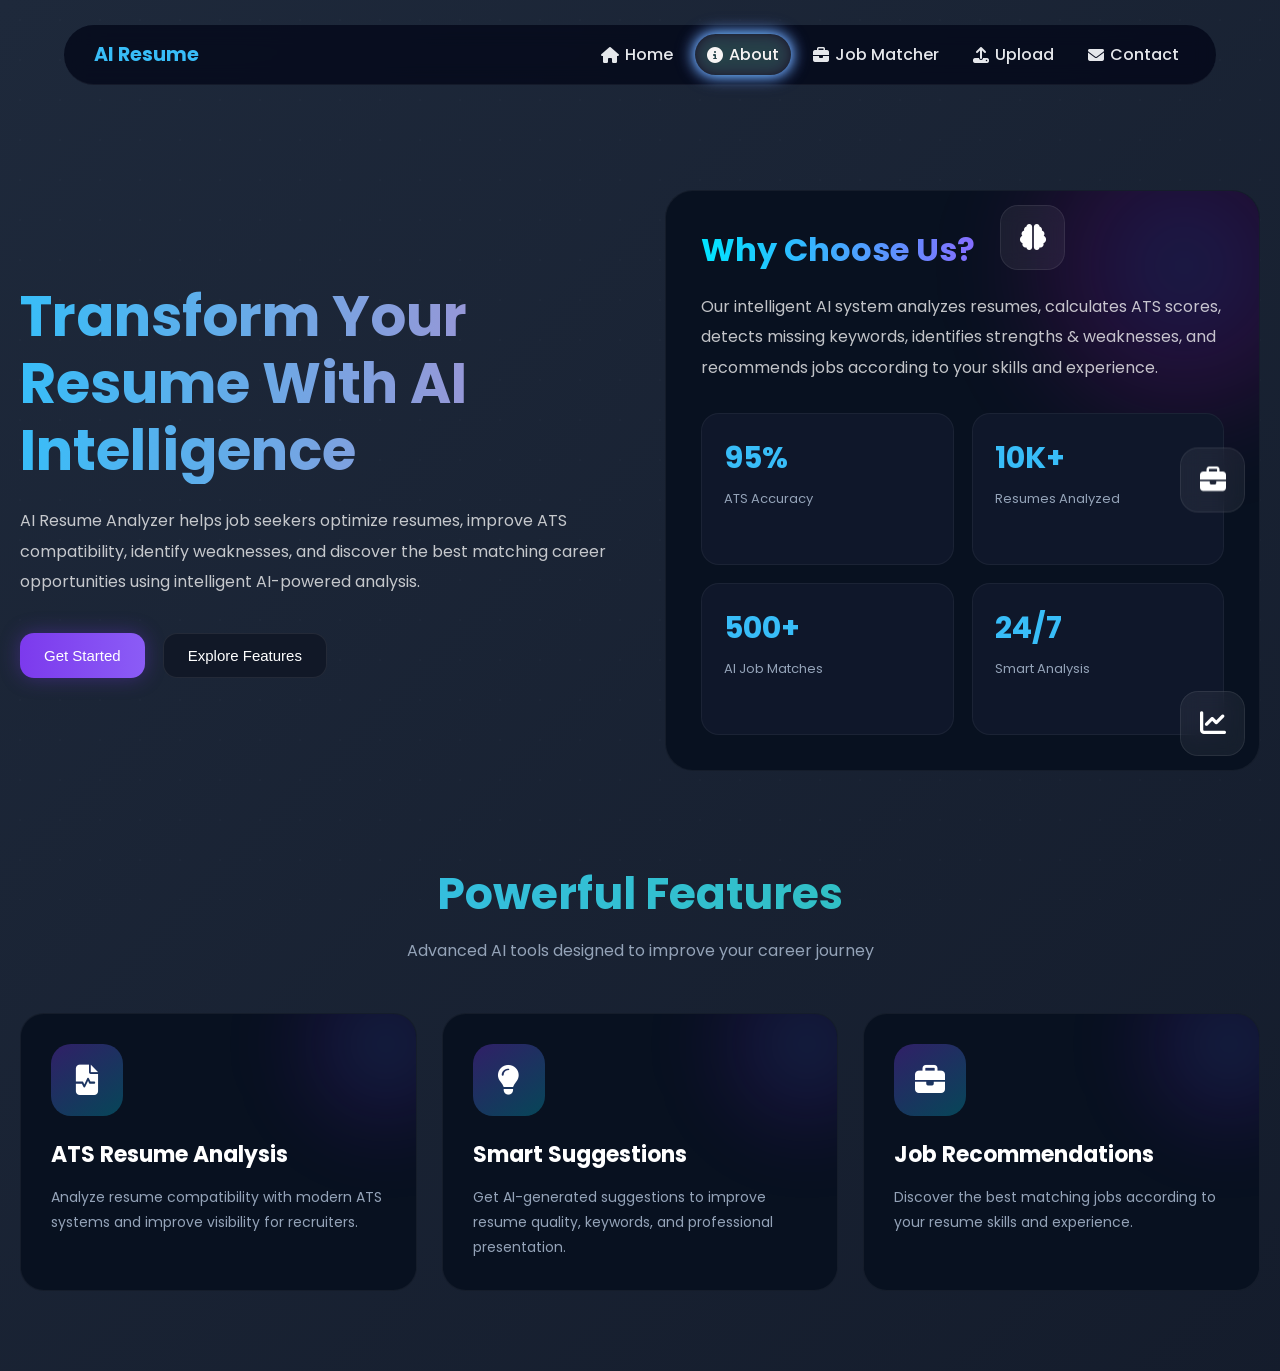
==== about.html @ 56fcc56f "Rohit Meena" ====
<!DOCTYPE html>
<html lang="en">
<head>
<meta charset="UTF-8">
<meta name="viewport" content="width=device-width, initial-scale=1.0">

<title>About | AI Resume Analyzer</title>
<link rel="stylesheet" href="style.css">
<link href="https://fonts.googleapis.com/css2?family=Poppins:wght@300;400;500;600;700&display=swap" rel="stylesheet">

<link rel="stylesheet" href="https://cdnjs.cloudflare.com/ajax/libs/font-awesome/6.5.0/css/all.min.css">

<style>

/* =========================
   RESET
========================= */

*{
  margin:0;
  padding:0;
  box-sizing:border-box;
}

/* =========================
   BODY
========================= */

/* body{
  font-family:'Poppins',sans-serif;
  min-height:100vh;
  overflow-x:hidden;
  color:white;

  background:
  linear-gradient(-45deg,#020617,#0f172a,#111827,#1e293b);

  background-size:400% 400%;

  animation:bgMove 12s ease infinite;
}

/* BG ANIMATION *

@keyframes bgMove{

  0%{
    background-position:0% 50%;
  }

  50%{
    background-position:100% 50%;
  }

  100%{
    background-position:0% 50%;
  }
}
 */


body::before{
  content:"";

  position:fixed;
  inset:0;

  background-image:
  radial-gradient(
    rgba(255,255,255,0.10) 1px,
    transparent 1px
  );

  background-size:40px 40px;

  opacity:0.14;

  z-index:-5;
}

/* =========================
   NAVBAR
========================= */

/* .navbar{
  position:fixed;
  top:0;
  left:0;
  width:100%;

  display:flex;
  justify-content:space-between;
  align-items:center;

  padding:18px 8%;

  background:rgba(2,6,23,0.75);

  backdrop-filter:blur(12px);

  border-bottom:1px solid rgba(255,255,255,0.05);

  z-index:1000;
} */

/* LOGO */

/* .logo{
  font-size:24px;
  font-weight:600;

  background:linear-gradient(
  90deg,
  #38bdf8,
  #8b5cf6
  );

  -webkit-background-clip:text;
  -webkit-text-fill-color:transparent;
} */

/* NAV LINKS */

/* MENU */

.menu-toggle{
  display:none;

  font-size:24px;

  cursor:pointer;
}

/* =========================
   PAGE
========================= */

.about-page{
  width:100%;
  padding:130px 20px 80px;
}

/* =========================
   HERO
========================= */

.about-hero{
  max-width:1250px;
  margin:auto;

  display:grid;
  grid-template-columns:1fr 1fr;
  gap:50px;
  align-items:center;
}

/* =========================
   LEFT
========================= */

.about-left{
  animation:fadeUp 1s ease;
}

.about-left h1{

  font-size:56px;
  line-height:1.2;
  font-weight:700;

  background:linear-gradient(
  270deg,
  #38bdf8,
  #818cf8,
  #22c55e,
  #f472b6,
  #38bdf8
  );

  background-size:600% 600%;

  -webkit-background-clip:text;
  -webkit-text-fill-color:transparent;

  animation:movingGradient 6s ease infinite;
}

.about-left p{

  margin-top:22px;

  font-size:16px;
  line-height:1.9;

  color:rgba(255,255,255,0.75);
}

/* BUTTONS */

.about-buttons{
  margin-top:35px;

  display:flex;
  gap:18px;
  flex-wrap:wrap;
}

.about-btn{

  padding:13px 24px;

  border-radius:14px;

  border:none;

  cursor:pointer;

  font-size:15px;
  font-weight:500;

  transition:0.3s;
}

.primary-btn{

  background:
  linear-gradient(
  90deg,
  #7c3aed,
  #8b5cf6
  );

  color:white;

  box-shadow:
  0 0 20px rgba(124,58,237,0.35);
}

.primary-btn:hover{

  transform:translateY(-3px);

  box-shadow:
  0 0 28px rgba(124,58,237,0.55);
}

.secondary-btn{

  background:#111827;

  color:white;

  border:1px solid rgba(255,255,255,0.08);
}

.secondary-btn:hover{
  background:#1f2937;
}

/* =========================
   RIGHT
========================= */

.about-right{
  position:relative;

  animation:fadeUp 1.3s ease;
}

/* FLOAT ICONS */

.floating-icon{

  position:absolute;

  width:65px;
  height:65px;

  border-radius:18px;

  background:rgba(255,255,255,0.06);

  backdrop-filter:blur(10px);

  border:1px solid rgba(255,255,255,0.08);

  display:flex;
  justify-content:center;
  align-items:center;

  font-size:26px;

  z-index:5;

  animation:float 4s ease infinite;
}

.icon1{
  top:15px;
  left:335px;
}

.icon2{
  bottom:15px;
  right:15px;

  animation-delay:1s;
}

.icon3{
  top:50%;
  right:15px;

  transform:translateY(-50%);

  animation-delay:2s;
}

/* MAIN CARD */

.ai-card{

  position:relative;

  background:#081120;

  border-radius:28px;

  padding:35px;

  overflow:hidden;

  border:1px solid rgba(255,255,255,0.05);

  min-height:500px;
}

/* RGB GLOW */

.ai-card::before{
  content:"";

  position:absolute;

  width:350px;
  height:350px;

  border-radius:50%;

  background:
  radial-gradient(circle,

  rgba(0,255,255,0.20),

  rgba(140,0,255,0.16),

  rgba(255,0,200,0.14),

  transparent 70%);

  top:-100px;
  right:-100px;

  filter:blur(50px);

  animation:rgbMove 6s ease infinite alternate;
}

/* CONTENT */

.ai-card-content{
  position:relative;
  z-index:2;
}

.ai-card-content h2{

  font-size:32px;

  margin-bottom:18px;

  background:
  linear-gradient(
  90deg,
  #00e5ff,
  #ff00ff
  );

  -webkit-background-clip:text;
  -webkit-text-fill-color:transparent;
}

.ai-card-content p{

  color:rgba(255,255,255,0.75);

  line-height:1.9;

  margin-bottom:30px;
}

/* STATS */

.stats-grid{

  display:grid;
  grid-template-columns:repeat(2,1fr);

  gap:18px;
}

.stat-box{

  background:#0f172a;

  border-radius:18px;

  padding:22px;

  border:1px solid rgba(255,255,255,0.05);

  transition:0.3s;
}

.stat-box:hover{

  transform:translateY(-6px);

  box-shadow:
  0 0 20px rgba(0,229,255,0.12);
}

.stat-box h3{

  font-size:30px;

  color:#38bdf8;
}

.stat-box p{

  margin-top:6px;

  font-size:13px;

  color:#94a3b8;
}

/* =========================
   FEATURES
========================= */

.features-section{

  max-width:1250px;

  margin:90px auto 0;
}

.section-title{

  text-align:center;

  margin-bottom:50px;

  animation:fadeUp 1s ease;
}

.section-title h2{

  font-size:44px;

  background:linear-gradient(
  270deg,
  #38bdf8,
  #f472b6,
  #22c55e,
  #38bdf8
  );

  background-size:600% 600%;

  -webkit-background-clip:text;
  -webkit-text-fill-color:transparent;

  animation:movingGradient 6s ease infinite;
}

.section-title p{

  margin-top:12px;

  color:#94a3b8;
}

/* FEATURE GRID */

.feature-grid{

  display:grid;
  grid-template-columns:repeat(3,1fr);

  gap:25px;
}

/* CARD */

.feature-card{

  background:#081120;

  border-radius:24px;

  padding:30px;

  position:relative;

  overflow:hidden;

  border:1px solid rgba(255,255,255,0.05);

  transition:0.3s;

  animation:fadeUp 1s ease;
}

.feature-card:hover{

  transform:translateY(-8px);

  box-shadow:
  0 0 25px rgba(0,229,255,0.12);
}

/* GLOW */

.feature-card::before{
  content:"";

  position:absolute;

  width:220px;
  height:220px;

  border-radius:50%;

  background:
  radial-gradient(circle,
  rgba(0,255,255,0.14),
  rgba(140,0,255,0.12),
  transparent 70%);

  top:-80px;
  right:-80px;

  filter:blur(35px);
}

/* ICON */

.feature-icon{

  width:72px;
  height:72px;

  border-radius:20px;

  background:
  linear-gradient(
  145deg,
  rgba(124,58,237,0.35),
  rgba(0,229,255,0.25)
  );

  display:flex;
  justify-content:center;
  align-items:center;

  font-size:30px;

  margin-bottom:22px;

  position:relative;
  z-index:2;
}

.feature-card h3{

  font-size:22px;

  margin-bottom:14px;

  position:relative;
  z-index:2;
}

.feature-card p{

  color:#94a3b8;

  line-height:1.8;

  font-size:14px;

  position:relative;
  z-index:2;
}

/* =========================
   ANIMATIONS
========================= */

@keyframes movingGradient{

  0%{
    background-position:0% 50%;
  }

  50%{
    background-position:100% 50%;
  }

  100%{
    background-position:0% 50%;
  }
}

@keyframes fadeUp{

  from{
    opacity:0;
    transform:translateY(35px);
  }

  to{
    opacity:1;
    transform:translateY(0);
  }
}

@keyframes rgbMove{

  from{
    transform:
    translate(0px,0px)
    scale(1);
  }

  to{
    transform:
    translate(25px,-15px)
    scale(1.12);
  }
}

@keyframes float{

  0%{
    transform:translateY(0px);
  }

  50%{
    transform:translateY(-12px);
  }

  100%{
    transform:translateY(0px);
  }
}

/* =========================
   RESPONSIVE
========================= */

@media(max-width:1100px){

  .about-hero{
    grid-template-columns:1fr;
  }

  .feature-grid{
    grid-template-columns:repeat(2,1fr);
  }

  .about-right{
    margin-top:20px;
  }
}

@media(max-width:900px){

  .nav-links{
    position:absolute;

    top:80px;
    right:20px;

    background:#081120;

    flex-direction:column;

    width:220px;

    padding:20px;

    border-radius:16px;

    display:none;
  }

  .nav-links.show{
    display:flex;
  }

  .menu-toggle{
    display:block;
  }
}

@media(max-width:768px){

  .about-page{
    padding:100px 18px 70px;
  }

  .about-left h1{
    font-size:40px;
  }

  .section-title h2{
    font-size:34px;
  }

  .feature-grid{
    grid-template-columns:1fr;
  }

  .stats-grid{
    grid-template-columns:1fr;
  }

  .about-buttons{
    flex-direction:column;
  }

  .about-btn{
    width:100%;
  }

  .floating-icon{
    width:55px;
    height:55px;

    font-size:22px;
  }

  .icon1{
    top:10px;
    left:10px;
  }

  .icon2{
    bottom:10px;
    right:10px;
  }

  .icon3{
    right:10px;
  }

  .ai-card{
    padding:28px;
    min-height:auto;
  }
}

@media(max-width:480px){

  .navbar{
    padding:16px 5%;
  }

  .logo{
    font-size:20px;
  }

  .about-left h1{
    font-size:32px;
  }

  .about-left p{
    font-size:14px;
  }

  .section-title h2{
    font-size:28px;
  }

  .ai-card-content h2{
    font-size:26px;
  }

  .feature-card{
    padding:24px;
  }

  .feature-icon{
    width:62px;
    height:62px;

    font-size:26px;
  }
}

</style>
</head>

<body>

<!-- NAVBAR -->
<nav class="navbar"> 
  <div class="logo">AI Resume</div>

  <ul class="nav-links">
    <li><a href="home.html"><i class="fa-solid fa-house"></i> Home</a></li>
    <li><a href="about.html"class="active"><i class="fa-solid fa-circle-info"></i> About</a></li>
    <li><a href="jobmatcher.html" ><i class="fa-solid fa-briefcase"></i> Job Matcher</a></li>
    <li><a href="upload.html"><i class="fa-solid fa-upload"></i> Upload</a></li>
    <li><a href="contact.html"><i class="fa-solid fa-envelope"></i> Contact</a></li>
  </ul>

  <div class="menu-toggle">☰</div>
</nav>

<!-- ABOUT PAGE -->

<div class="about-page">

  <div class="about-hero">

    <!-- LEFT -->

    <div class="about-left">

      <h1>
        Transform Your Resume
        With AI Intelligence
      </h1>

      <p>
        AI Resume Analyzer helps job seekers optimize resumes,
        improve ATS compatibility, identify weaknesses, and
        discover the best matching career opportunities using
        intelligent AI-powered analysis.
      </p>

      <div class="about-buttons">

        <button class="about-btn primary-btn">
          Get Started
        </button>

        <button class="about-btn secondary-btn">
          Explore Features
        </button>

      </div>

    </div>

    <!-- RIGHT -->

    <div class="about-right">

      <div class="floating-icon icon1">
        <i class="fa-solid fa-brain"></i>
      </div>

      <div class="floating-icon icon2">
        <i class="fa-solid fa-chart-line"></i>
      </div>

      <div class="floating-icon icon3">
        <i class="fa-solid fa-briefcase"></i>
      </div>

      <div class="ai-card">

        <div class="ai-card-content">

          <h2>Why Choose Us?</h2>

          <p>
            Our intelligent AI system analyzes resumes,
            calculates ATS scores, detects missing keywords,
            identifies strengths & weaknesses, and recommends
            jobs according to your skills and experience.
          </p>

          <div class="stats-grid">

            <div class="stat-box">

              <h3>95%</h3>

              <p>ATS Accuracy</p>

            </div>

            <div class="stat-box">

              <h3>10K+</h3>

              <p>Resumes Analyzed</p>

            </div>

            <div class="stat-box">

              <h3>500+</h3>

              <p>AI Job Matches</p>

            </div>

            <div class="stat-box">

              <h3>24/7</h3>

              <p>Smart Analysis</p>

            </div>

          </div>

        </div>

      </div>

    </div>

  </div>

  <!-- FEATURES -->

  <div class="features-section">

    <div class="section-title">

      <h2>Powerful Features</h2>

      <p>
        Advanced AI tools designed to improve your career journey
      </p>

    </div>

    <div class="feature-grid">

      <div class="feature-card">

        <div class="feature-icon">
          <i class="fa-solid fa-file-waveform"></i>
        </div>

        <h3>ATS Resume Analysis</h3>

        <p>
          Analyze resume compatibility with modern ATS systems
          and improve visibility for recruiters.
        </p>

      </div>

      <div class="feature-card">

        <div class="feature-icon">
          <i class="fa-solid fa-lightbulb"></i>
        </div>

        <h3>Smart Suggestions</h3>

        <p>
          Get AI-generated suggestions to improve resume quality,
          keywords, and professional presentation.
        </p>

      </div>

      <div class="feature-card">

        <div class="feature-icon">
          <i class="fa-solid fa-briefcase"></i>
        </div>

        <h3>Job Recommendations</h3>

        <p>
          Discover the best matching jobs according to your
          resume skills and experience.
        </p>

      </div>

    </div>

  </div>

</div>

<script>

function toggleMenu(){

  document
  .getElementById("navLinks")
  .classList
  .toggle("show");
}

</script>

</body>
</html>
---- style.css ----
@import url('https://fonts.googleapis.com/css2?family=Poppins:wght@400;600;700&display=swap');
 /* Icons */
 @import url('https://cdnjs.cloudflare.com/ajax/libs/font-awesome/6.5.0/css/all.min.css');

 * {
      margin: 0;
      padding: 0;
      box-sizing: border-box;
    }

    /* body {
      font-family: 'Poppins', sans-serif;
      color: #e5e7eb;
      background: linear-gradient(-45deg, #0f172a, #111827, #020617, #1e293b);
      background-size: 400% 400%;
      animation: gradientMove 12s ease infinite;
    }

    @keyframes gradientMove {
      0% { background-position: 0% 50%; }
      50% { background-position: 100% 50%; }
      100% { background-position: 0% 50%; }
    } */
     body {
      font-family: 'Poppins', sans-serif;
      color: #fff;

      /* 🌌 Animated Background */
      background: linear-gradient(-45deg, #020617, #0f172a, #111827, #1e293b);
      background-size: 400% 400%;
      animation: bgMove 12s ease infinite;
    }

    @keyframes bgMove {
      0% { background-position: 0% 50%; }
      50% { background-position: 100% 50%; }
      100% { background-position: 0% 50%; }
    }

  /* 🔥 Navbar */
.navbar {
  position: sticky;
  top: 25px;
    padding: 0px 10px ;

  z-index: 1100;
left: 5%;
  display: flex;
  justify-content: space-between;
  align-items: center;
 width: 90%;
  height: 60px;
  /* padding: 15px 25px; */

  background:rgba(2,6,23,0.75);
  backdrop-filter: blur(10px);
  border-bottom:1px solid rgba(255,255,255,0.05);

  border-radius: 40PX ;
  animation: fadeSlide 1.5s ease;
}
nav-links a::after{
  content:"";

  position:absolute;

  left:0;
  bottom:-6px;

  width:0%;
  height:2px;

  background:#38bdf8;

  transition:0.3s;
}

.nav-links a:hover::after,
.nav-links a.active::after{
  width:100%;
}
/* Logo */
.logo {
  font-size: 1.2rem;
  font-weight: 700;
  color: #38bdf8;
  padding-left: 20px;
}

/* .logo i {
  margin-right: 8px;
} */

/* Links */
.nav-links {
  list-style: none;
  display: flex;
  gap: 10px;
  padding-right: 15px;
}

.nav-links a {
  text-decoration: none;
  color: #e5e7eb;
  font-weight: 500;

  padding: 8px 12px;
  border-radius: 8px;

  display: flex;
  align-items: center;
  gap: 6px;
transition: all 0.7s ease;
  /* transition: all 0.3s ease; */
  position: relative;
}

/* ✨ Hover Pop Effect */
.nav-links a:hover {
  color: #f5fcff;
  transform: translateY(-6px) scale(1.05);
  background: rgba(30, 30, 30, 0.396);
  border-radius: 50px;
  /* filter: drop-shadow(0 0 10px #8a5cff) drop-shadow(0 0 20px #8a5cff); */
}

/* 🔥 Active */
/* .nav-links .active {
  color: #fb1f1f;
} */
.nav-links a.active {
  color: #f7f4f4;
  background: rgba(18, 12, 12, 0.745);
  border-radius: 50px;
  filter: drop-shadow(0 0 8px #5cfffa) drop-shadow(0 0 5px #7d5cff);
}
/* Glow */
.nav-links a:hover::after {
  content: "";
  position: absolute;
  inset: 0;
  border-radius: 40px;
  box-shadow: 0 0 8px #5cfffa,
  0 0 5px #7d5cff;
  z-index: -1;
}

/* Mobile Menu */
.menu-toggle {
  display: none;
  font-size: 1.5rem;
  cursor: pointer;
}

/* 📱 Responsive */
@media (max-width: 768px) {
  .nav-links {
    position: absolute;
    top: 60px;
    right: 0;

    background: rgba(15, 23, 42, 0.95);
    width: 200px;
    flex-direction: column;
    text-align: center;

    display: none;
    padding: 20px;
    border-radius: 10px;
  }

  .nav-links.show {
    display: flex;
  }

  .menu-toggle {
    display: block;
  }
}
.contact {
  /* padding: 80px 50px;
    text-align: center;
    font-style: none; */
  min-height: 100vh;
  display: flex;
  flex-direction: column;
  justify-content: center;
  align-items: center;
  text-align: center;
  padding: 100px 20px;
  color: #fff;
  animation: fadeIn 2s ease;

}

@keyframes fadeIn {
  from {
    opacity: 0;
    transform: translateY(20px);
  }

  to {
    opacity: 1;
    transform: translateY(0);
  }
}

.contact h2 {
  font-size: 44px;
  font-weight: 700;
  margin-top: 75px;
  margin-bottom: 25px;
  background: linear-gradient(270deg, #ff00ff, #8a2be2, #00ffff, #ff00ff);
  background-size: 600% 600%;
  -webkit-background-clip: text;
  -webkit-text-fill-color: transparent;
  animation: textGradient 6s ease infinite;
}

@keyframes textGradient {
  0% {
    background-position: 0% 50%;
  }

  50% {
    background-position: 100% 50%;
  }

  100% {
    background-position: 0% 50%;
  }
}
.para p {
  font-size: 18px;
  max-width: 700px;
  line-height: 1.6;
  color: rgba(255, 255, 255, 0.85);
  margin-bottom: 50px;
}

.para p {
  filter: drop-shadow(0 0 20px #8a5cff) drop-shadow(0 0 50px #8a5cff);
}

/* ===== SOCIAL conta.icon  for about ===== */
.icon {
  display: flex;
  justify-content: center;
  align-items: center;
  gap: 22px;
  margin-top: 25px;

}

.icon img {
  width: 32px;
  /* perfect footer size */
  height: 32px;
  border-radius: 8px;
  /* soft corners */
  transition: all 0.3s ease;
  opacity: 0.95;
}

/* Hover Glow: matches the app color, not neon */
.icon a:nth-child(1):hover img {
  /* Instagram */
  box-shadow: 0 0 12px #e1306c;
}

.icon a:nth-child(2):hover img {
  /* GitHub */
  box-shadow: 0 0 12px #ffffff;
}

.icon a:nth-child(3):hover img {
  /* LinkedIn */
  box-shadow: 0 0 12px #0077b5;
}

.icon a:nth-child(4):hover img {
  /* Gmail */
  box-shadow: 0 0 12px #d93025;
}

/* Slight Zoom on Hover */
.icon a img:hover {
  transform: scale(1.15);
  opacity: 1;
}
/* =========================
   📱 Mobile (≤480px)
========================= */
@media (max-width: 480px) {

  .contact {
    padding: 80px 15px;
  }

  .contact h2 {
    font-size: 28px;
    margin-top: 40px;
  }

  .para p {
    font-size: 14px;
    max-width: 100%;
    padding: 0 10px;
  }

  .icon {
    gap: 15px;
    flex-wrap: wrap;
  }

  .icon img {
    width: 26px;
    height: 26px;
  }

  /* Navbar */
  .navbar {
    padding: 10px 15px;
  }

  .logo {
    font-size: 1rem;
  }
}


/* =========================
   📲 Tablet (481px - 768px)
========================= */
@media (min-width: 481px) and (max-width: 768px) {

  .contact {
    padding: 90px 25px;
  }

  .contact h2 {
    font-size: 34px;
  }

  .para p {
    font-size: 16px;
    max-width: 600px;
  }

  .icon {
    gap: 18px;
  }

  .icon img {
    width: 28px;
    height: 28px;
  }

  .navbar {
    padding: 12px 20px;
  }
}


/* =========================
   💻 Small Laptop (769px - 1024px)
========================= */
@media (min-width: 769px) and (max-width: 1024px) {

  .contact {
    padding: 100px 40px;
  }

  .contact h2 {
    font-size: 38px;
  }

  .para p {
    font-size: 17px;
    max-width: 650px;
  }

  .icon img {
    width: 30px;
    height: 30px;
  }
}


/* =========================
   🖥️ Large Screens (≥1025px)
========================= */
@media (min-width: 1025px) {

  .contact {
    padding: 120px 60px;
  }

  .contact h2 {
    font-size: 44px;
  }

  .para p {
    font-size: 18px;
    max-width: 700px;
  }

  .icon img {
    width: 32px;
    height: 32px;
  }
}
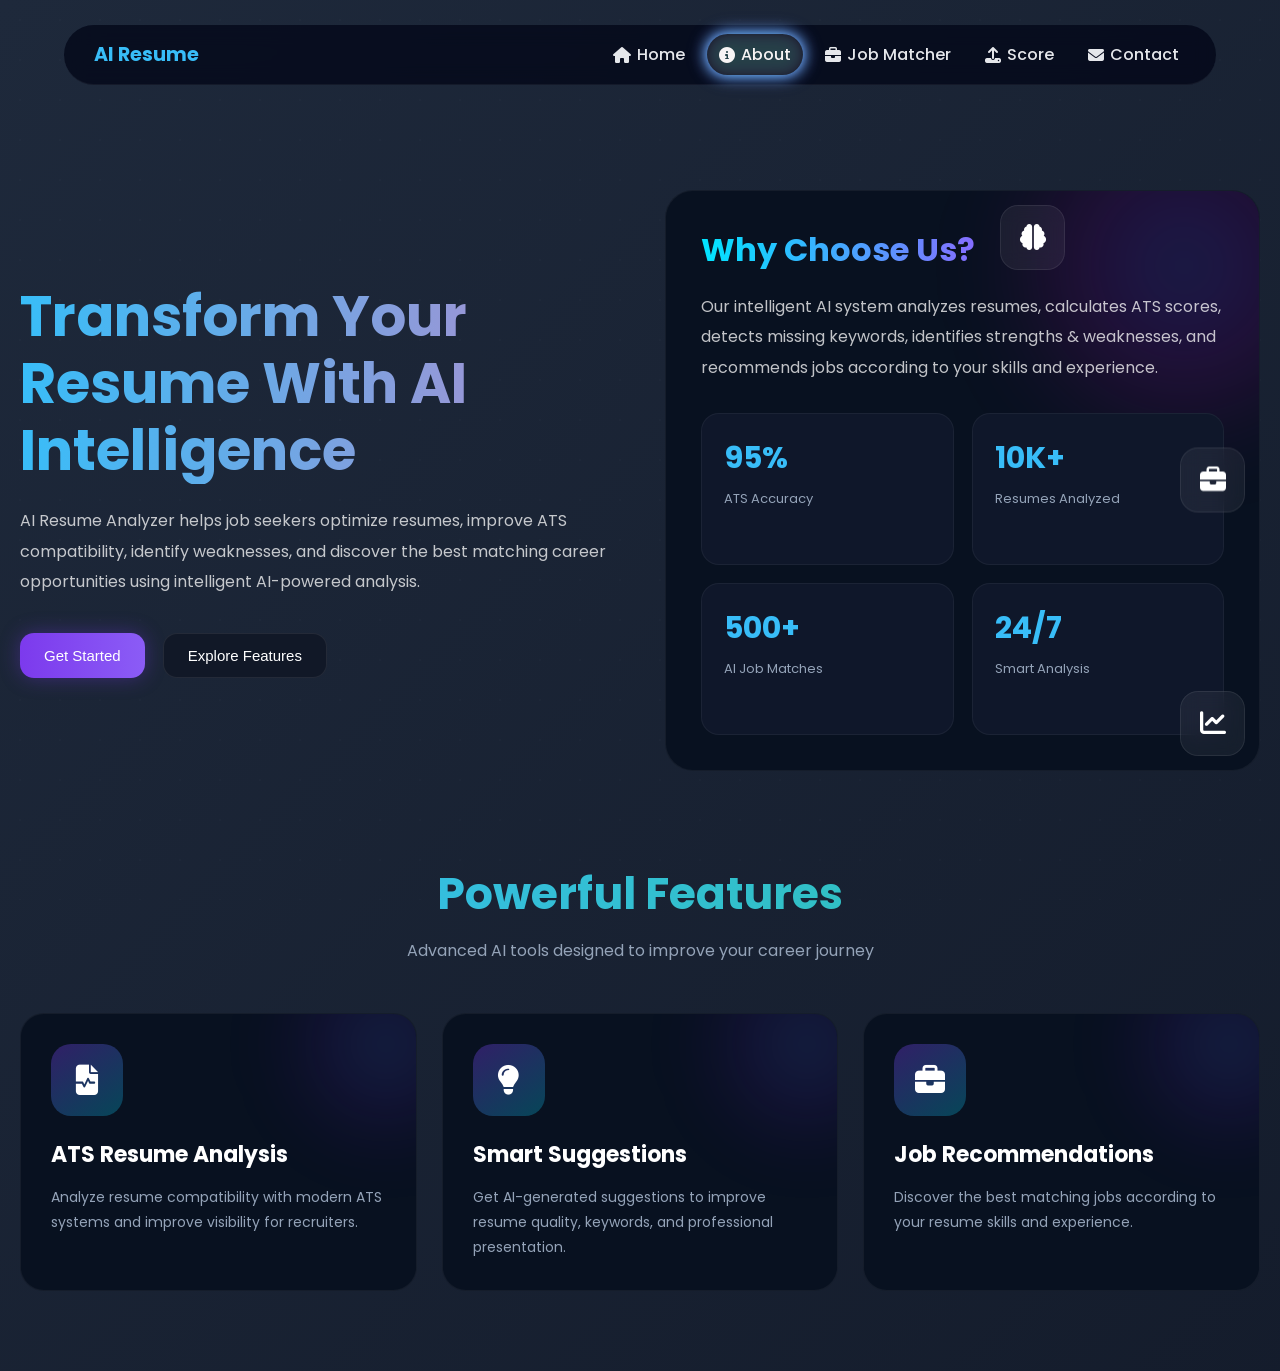
==== commit aa73be36: "about.html" ====
--- a/about.html
+++ b/about.html
@@ -5,8 +5,10 @@
 <meta name="viewport" content="width=device-width, initial-scale=1.0">
 
 <title>About | AI Resume Analyzer</title>
+
 <link rel="stylesheet" href="style.css">
-<link href="https://fonts.googleapis.com/css2?family=Poppins:wght@300;400;500;600;700&display=swap" rel="stylesheet">
+
+<link href="https://fonts.googleapis.com/css2?family=Poppins:wght@300;400;600;700&display=swap" rel="stylesheet">
 
 <link rel="stylesheet" href="https://cdnjs.cloudflare.com/ajax/libs/font-awesome/6.5.0/css/all.min.css">
 
@@ -23,43 +25,11 @@
 }
 
 /* =========================
-   BODY
-========================= */
-
-/* body{
-  font-family:'Poppins',sans-serif;
-  min-height:100vh;
-  overflow-x:hidden;
-  color:white;
-
-  background:
-  linear-gradient(-45deg,#020617,#0f172a,#111827,#1e293b);
-
-  background-size:400% 400%;
-
-  animation:bgMove 12s ease infinite;
-}
-
-/* BG ANIMATION *
-
-@keyframes bgMove{
-
-  0%{
-    background-position:0% 50%;
-  }
-
-  50%{
-    background-position:100% 50%;
-  }
-
-  100%{
-    background-position:0% 50%;
-  }
-}
- */
-
+   BODY EFFECT
+========================= */
 
 body::before{
+
   content:"";
 
   position:fixed;
@@ -79,79 +49,46 @@
 }
 
 /* =========================
-   NAVBAR
-========================= */
-
-/* .navbar{
-  position:fixed;
-  top:0;
-  left:0;
+   MENU
+========================= */
+
+.menu-toggle{
+
+  display:none;
+
+  font-size:26px;
+
+  cursor:pointer;
+}
+
+/* =========================
+   PAGE
+========================= */
+
+.about-page{
+
   width:100%;
 
-  display:flex;
-  justify-content:space-between;
+  padding:130px 20px 80px;
+}
+
+/* =========================
+   HERO
+========================= */
+
+.about-hero{
+
+  max-width:1250px;
+
+  margin:auto;
+
+  display:grid;
+
+  grid-template-columns:1fr 1fr;
+
+  gap:50px;
+
   align-items:center;
-
-  padding:18px 8%;
-
-  background:rgba(2,6,23,0.75);
-
-  backdrop-filter:blur(12px);
-
-  border-bottom:1px solid rgba(255,255,255,0.05);
-
-  z-index:1000;
-} */
-
-/* LOGO */
-
-/* .logo{
-  font-size:24px;
-  font-weight:600;
-
-  background:linear-gradient(
-  90deg,
-  #38bdf8,
-  #8b5cf6
-  );
-
-  -webkit-background-clip:text;
-  -webkit-text-fill-color:transparent;
-} */
-
-/* NAV LINKS */
-
-/* MENU */
-
-.menu-toggle{
-  display:none;
-
-  font-size:24px;
-
-  cursor:pointer;
-}
-
-/* =========================
-   PAGE
-========================= */
-
-.about-page{
-  width:100%;
-  padding:130px 20px 80px;
-}
-
-/* =========================
-   HERO
-========================= */
-
-.about-hero{
-  max-width:1250px;
-  margin:auto;
-
-  display:grid;
-  grid-template-columns:1fr 1fr;
-  gap:50px;
-  align-items:center;
 }
 
 /* =========================
@@ -159,75 +96,87 @@
 ========================= */
 
 .about-left{
+
   animation:fadeUp 1s ease;
 }
 
 .about-left h1{
 
   font-size:56px;
+
   line-height:1.2;
+
   font-weight:700;
-
-  background:linear-gradient(
-  270deg,
-  #38bdf8,
-  #818cf8,
-  #22c55e,
-  #f472b6,
-  #38bdf8
-  );
-
-  background-size:600% 600%;
-
-  -webkit-background-clip:text;
-  -webkit-text-fill-color:transparent;
-
-  animation:movingGradient 6s ease infinite;
-}
-
-.about-left p{
-
-  margin-top:22px;
-
-  font-size:16px;
-  line-height:1.9;
-
-  color:rgba(255,255,255,0.75);
-}
-
-/* BUTTONS */
-
-.about-buttons{
-  margin-top:35px;
-
-  display:flex;
-  gap:18px;
-  flex-wrap:wrap;
-}
-
-.about-btn{
-
-  padding:13px 24px;
-
-  border-radius:14px;
-
-  border:none;
-
-  cursor:pointer;
-
-  font-size:15px;
-  font-weight:500;
-
-  transition:0.3s;
-}
-
-.primary-btn{
 
   background:
   linear-gradient(
-  90deg,
-  #7c3aed,
-  #8b5cf6
+    270deg,
+    #38bdf8,
+    #818cf8,
+    #22c55e,
+    #f472b6,
+    #38bdf8
+  );
+
+  background-size:600% 600%;
+
+  -webkit-background-clip:text;
+
+  -webkit-text-fill-color:transparent;
+
+  animation:movingGradient 6s ease infinite;
+}
+
+.about-left p{
+
+  margin-top:22px;
+
+  font-size:16px;
+
+  line-height:1.9;
+
+  color:rgba(255,255,255,0.75);
+}
+
+/* =========================
+   BUTTONS
+========================= */
+
+.about-buttons{
+
+  margin-top:35px;
+
+  display:flex;
+
+  gap:18px;
+
+  flex-wrap:wrap;
+}
+
+.about-btn{
+
+  padding:13px 24px;
+
+  border-radius:14px;
+
+  border:none;
+
+  cursor:pointer;
+
+  font-size:15px;
+
+  font-weight:500;
+
+  transition:0.3s;
+}
+
+.primary-btn{
+
+  background:
+  linear-gradient(
+    90deg,
+    #7c3aed,
+    #8b5cf6
   );
 
   color:white;
@@ -254,6 +203,7 @@
 }
 
 .secondary-btn:hover{
+
   background:#1f2937;
 }
 
@@ -262,6 +212,7 @@
 ========================= */
 
 .about-right{
+
   position:relative;
 
   animation:fadeUp 1.3s ease;
@@ -296,11 +247,13 @@
 }
 
 .icon1{
+
   top:15px;
   left:335px;
 }
 
 .icon2{
+
   bottom:15px;
   right:15px;
 
@@ -308,6 +261,7 @@
 }
 
 .icon3{
+
   top:50%;
   right:15px;
 
@@ -316,7 +270,9 @@
   animation-delay:2s;
 }
 
-/* MAIN CARD */
+/* =========================
+   MAIN CARD
+========================= */
 
 .ai-card{
 
@@ -338,6 +294,7 @@
 /* RGB GLOW */
 
 .ai-card::before{
+
   content:"";
 
   position:absolute;
@@ -348,15 +305,13 @@
   border-radius:50%;
 
   background:
-  radial-gradient(circle,
-
-  rgba(0,255,255,0.20),
-
-  rgba(140,0,255,0.16),
-
-  rgba(255,0,200,0.14),
-
-  transparent 70%);
+  radial-gradient(
+    circle,
+    rgba(0,255,255,0.20),
+    rgba(140,0,255,0.16),
+    rgba(255,0,200,0.14),
+    transparent 70%
+  );
 
   top:-100px;
   right:-100px;
@@ -369,7 +324,9 @@
 /* CONTENT */
 
 .ai-card-content{
+
   position:relative;
+
   z-index:2;
 }
 
@@ -381,12 +338,13 @@
 
   background:
   linear-gradient(
-  90deg,
-  #00e5ff,
-  #ff00ff
+    90deg,
+    #00e5ff,
+    #ff00ff
   );
 
   -webkit-background-clip:text;
+
   -webkit-text-fill-color:transparent;
 }
 
@@ -399,11 +357,14 @@
   margin-bottom:30px;
 }
 
-/* STATS */
+/* =========================
+   STATS
+========================= */
 
 .stats-grid{
 
   display:grid;
+
   grid-template-columns:repeat(2,1fr);
 
   gap:18px;
@@ -470,17 +431,19 @@
 
   font-size:44px;
 
-  background:linear-gradient(
-  270deg,
-  #38bdf8,
-  #f472b6,
-  #22c55e,
-  #38bdf8
+  background:
+  linear-gradient(
+    270deg,
+    #38bdf8,
+    #f472b6,
+    #22c55e,
+    #38bdf8
   );
 
   background-size:600% 600%;
 
   -webkit-background-clip:text;
+
   -webkit-text-fill-color:transparent;
 
   animation:movingGradient 6s ease infinite;
@@ -493,11 +456,12 @@
   color:#94a3b8;
 }
 
-/* FEATURE GRID */
+/* GRID */
 
 .feature-grid{
 
   display:grid;
+
   grid-template-columns:repeat(3,1fr);
 
   gap:25px;
@@ -535,6 +499,7 @@
 /* GLOW */
 
 .feature-card::before{
+
   content:"";
 
   position:absolute;
@@ -545,10 +510,12 @@
   border-radius:50%;
 
   background:
-  radial-gradient(circle,
-  rgba(0,255,255,0.14),
-  rgba(140,0,255,0.12),
-  transparent 70%);
+  radial-gradient(
+    circle,
+    rgba(0,255,255,0.14),
+    rgba(140,0,255,0.12),
+    transparent 70%
+  );
 
   top:-80px;
   right:-80px;
@@ -567,9 +534,9 @@
 
   background:
   linear-gradient(
-  145deg,
-  rgba(124,58,237,0.35),
-  rgba(0,229,255,0.25)
+    145deg,
+    rgba(124,58,237,0.35),
+    rgba(0,229,255,0.25)
   );
 
   display:flex;
@@ -675,21 +642,37 @@
 @media(max-width:1100px){
 
   .about-hero{
+
     grid-template-columns:1fr;
   }
 
   .feature-grid{
+
     grid-template-columns:repeat(2,1fr);
   }
 
   .about-right{
+
     margin-top:20px;
   }
-}
+
+  .icon1{
+
+    left:20px;
+  }
+}
+
+/* MOBILE MENU */
 
 @media(max-width:900px){
 
+  .menu-toggle{
+
+    display:block;
+  }
+
   .nav-links{
+
     position:absolute;
 
     top:80px;
@@ -706,48 +689,57 @@
     border-radius:16px;
 
     display:none;
+
+    z-index:999;
   }
 
   .nav-links.show{
+
     display:flex;
   }
-
-  .menu-toggle{
-    display:block;
-  }
-}
+}
+
+/* TABLET */
 
 @media(max-width:768px){
 
   .about-page{
+
     padding:100px 18px 70px;
   }
 
   .about-left h1{
+
     font-size:40px;
   }
 
   .section-title h2{
+
     font-size:34px;
   }
 
   .feature-grid{
+
     grid-template-columns:1fr;
   }
 
   .stats-grid{
+
     grid-template-columns:1fr;
   }
 
   .about-buttons{
+
     flex-direction:column;
   }
 
   .about-btn{
+
     width:100%;
   }
 
   .floating-icon{
+
     width:55px;
     height:55px;
 
@@ -755,56 +747,61 @@
   }
 
   .icon1{
+
     top:10px;
     left:10px;
   }
 
   .icon2{
+
     bottom:10px;
     right:10px;
   }
 
   .icon3{
+
     right:10px;
   }
 
   .ai-card{
+
     padding:28px;
+
     min-height:auto;
   }
 }
 
+/* SMALL MOBILE */
+
 @media(max-width:480px){
 
-  .navbar{
-    padding:16px 5%;
-  }
-
-  .logo{
-    font-size:20px;
-  }
-
   .about-left h1{
+
     font-size:32px;
   }
 
   .about-left p{
+
     font-size:14px;
   }
 
   .section-title h2{
+
     font-size:28px;
   }
 
   .ai-card-content h2{
+
     font-size:26px;
   }
 
   .feature-card{
+
     padding:24px;
   }
 
   .feature-icon{
+
     width:62px;
     height:62px;
 
@@ -818,18 +815,53 @@
 <body>
 
 <!-- NAVBAR -->
+
 <nav class="navbar"> 
-  <div class="logo">AI Resume</div>
-
-  <ul class="nav-links">
-    <li><a href="home.html"><i class="fa-solid fa-house"></i> Home</a></li>
-    <li><a href="about.html"class="active"><i class="fa-solid fa-circle-info"></i> About</a></li>
-    <li><a href="jobmatcher.html" ><i class="fa-solid fa-briefcase"></i> Job Matcher</a></li>
-    <li><a href="upload.html"><i class="fa-solid fa-upload"></i> Upload</a></li>
-    <li><a href="contact.html"><i class="fa-solid fa-envelope"></i> Contact</a></li>
+
+  <div class="logo">
+    AI Resume
+  </div>
+
+  <ul class="nav-links" id="navLinks">
+
+    <li>
+      <a href="home.html">
+        <i class="fa-solid fa-house"></i> Home
+      </a>
+    </li>
+
+    <li>
+      <a href="about.html" class="active">
+        <i class="fa-solid fa-circle-info"></i> About
+      </a>
+    </li>
+
+    <li>
+      <a href="jobmatcher.html">
+        <i class="fa-solid fa-briefcase"></i> Job Matcher
+      </a>
+    </li>
+
+    <li>
+      <a href="upload.html">
+        <i class="fa-solid fa-upload"></i> Score
+      </a>
+    </li>
+
+    <li>
+      <a href="contact.html">
+        <i class="fa-solid fa-envelope"></i> Contact
+      </a>
+    </li>
+
   </ul>
 
-  <div class="menu-toggle">☰</div>
+  <!-- MENU -->
+
+  <div class="menu-toggle" onclick="toggleMenu()">
+    ☰
+  </div>
+
 </nav>
 
 <!-- ABOUT PAGE -->
@@ -1008,6 +1040,8 @@
 
 </div>
 
+<!-- MENU JS -->
+
 <script>
 
 function toggleMenu(){
@@ -1021,4 +1055,4 @@
 </script>
 
 </body>
-</html>+</html>
--- a/style.css
+++ b/style.css
@@ -8,19 +8,6 @@
       box-sizing: border-box;
     }
 
-    /* body {
-      font-family: 'Poppins', sans-serif;
-      color: #e5e7eb;
-      background: linear-gradient(-45deg, #0f172a, #111827, #020617, #1e293b);
-      background-size: 400% 400%;
-      animation: gradientMove 12s ease infinite;
-    }
-
-    @keyframes gradientMove {
-      0% { background-position: 0% 50%; }
-      50% { background-position: 100% 50%; }
-      100% { background-position: 0% 50%; }
-    } */
      body {
       font-family: 'Poppins', sans-serif;
       color: #fff;
@@ -409,4 +396,4 @@
     width: 32px;
     height: 32px;
   }
-}+}
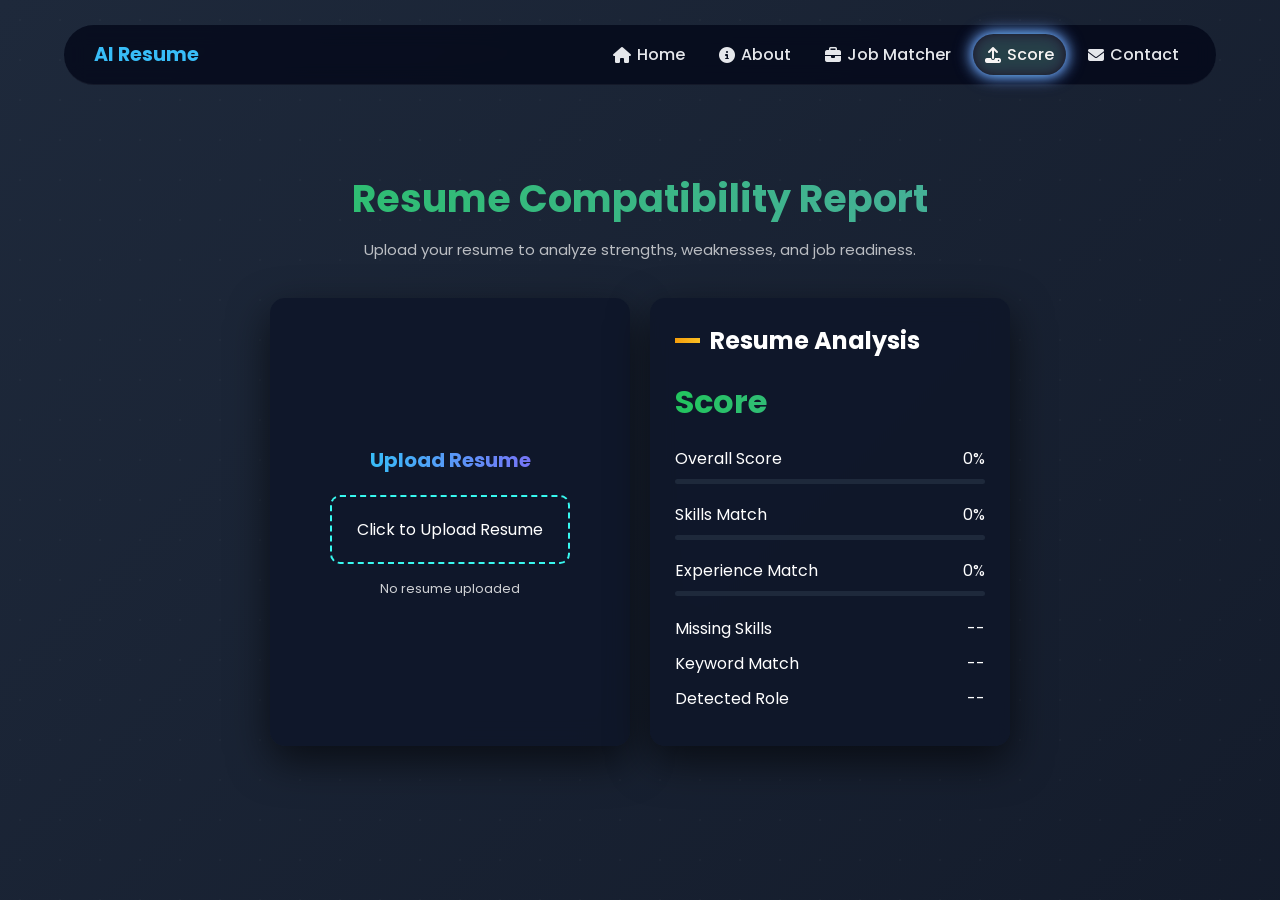
==== commit c379e210: "about.html" ====
--- a/about.html
+++ b/about.html
@@ -4,11 +4,11 @@
 <meta charset="UTF-8">
 <meta name="viewport" content="width=device-width, initial-scale=1.0">
 
-<title>About | AI Resume Analyzer</title>
+<title>Resume Analyzer</title>
 
 <link rel="stylesheet" href="style.css">
 
-<link href="https://fonts.googleapis.com/css2?family=Poppins:wght@300;400;600;700&display=swap" rel="stylesheet">
+<link href="https://fonts.googleapis.com/css2?family=Poppins:wght@300;400;600&display=swap" rel="stylesheet">
 
 <link rel="stylesheet" href="https://cdnjs.cloudflare.com/ajax/libs/font-awesome/6.5.0/css/all.min.css">
 
@@ -25,7 +25,48 @@
 }
 
 /* =========================
-   BODY EFFECT
+   BODY
+========================= */
+
+body{
+
+  font-family:'Poppins',sans-serif;
+
+  color:#fff;
+
+  overflow-x:hidden;
+
+  background:
+  linear-gradient(
+    -45deg,
+    #020617,
+    #0f172a,
+    #111827,
+    #1e293b
+  );
+
+  background-size:400% 400%;
+
+  animation:bgMove 12s ease infinite;
+}
+
+@keyframes bgMove{
+
+  0%{
+    background-position:0% 50%;
+  }
+
+  50%{
+    background-position:100% 50%;
+  }
+
+  100%{
+    background-position:0% 50%;
+  }
+}
+
+/* =========================
+   DOTS
 ========================= */
 
 body::before{
@@ -37,547 +78,366 @@
 
   background-image:
   radial-gradient(
-    rgba(255,255,255,0.10) 1px,
+    rgba(255,255,255,0.12) 1px,
     transparent 1px
   );
 
   background-size:40px 40px;
 
-  opacity:0.14;
+  opacity:0.18;
 
   z-index:-5;
 }
 
 /* =========================
-   MENU
+   MOBILE MENU
 ========================= */
 
 .menu-toggle{
 
   display:none;
 
-  font-size:26px;
+  font-size:28px;
 
   cursor:pointer;
 }
 
 /* =========================
-   PAGE
-========================= */
-
-.about-page{
-
-  width:100%;
-
-  padding:130px 20px 80px;
-}
-
-/* =========================
-   HERO
-========================= */
-
-.about-hero{
-
-  max-width:1250px;
-
-  margin:auto;
-
-  display:grid;
-
-  grid-template-columns:1fr 1fr;
-
-  gap:50px;
-
-  align-items:center;
-}
-
-/* =========================
-   LEFT
-========================= */
-
-.about-left{
-
-  animation:fadeUp 1s ease;
-}
-
-.about-left h1{
-
-  font-size:56px;
-
-  line-height:1.2;
-
-  font-weight:700;
+   HEADER
+========================= */
+
+.page-header{
+
+  text-align:center;
+
+  margin-top:110px;
+
+  margin-bottom:35px;
+
+  padding:0 20px;
+}
+
+.page-header h1{
+
+  font-size:38px;
 
   background:
   linear-gradient(
     270deg,
     #38bdf8,
     #818cf8,
-    #22c55e,
-    #f472b6,
-    #38bdf8
+    #22c55e
   );
 
-  background-size:600% 600%;
+  background-size:400% 400%;
 
   -webkit-background-clip:text;
 
   -webkit-text-fill-color:transparent;
 
-  animation:movingGradient 6s ease infinite;
-}
-
-.about-left p{
-
-  margin-top:22px;
-
-  font-size:16px;
-
-  line-height:1.9;
-
-  color:rgba(255,255,255,0.75);
-}
-
-/* =========================
-   BUTTONS
-========================= */
-
-.about-buttons{
-
-  margin-top:35px;
+  animation:gradientMove 6s infinite;
+}
+
+.page-header p{
+
+  opacity:0.7;
+
+  margin-top:10px;
+
+  font-size:15px;
+
+  line-height:1.7;
+}
+
+/* =========================
+   MAIN LAYOUT
+========================= */
+
+.main-layout{
 
   display:flex;
 
-  gap:18px;
+  justify-content:center;
+
+  align-items:stretch;
+
+  gap:20px;
 
   flex-wrap:wrap;
-}
-
-.about-btn{
-
-  padding:13px 24px;
-
-  border-radius:14px;
-
-  border:none;
-
-  cursor:pointer;
-
-  font-size:15px;
-
-  font-weight:500;
-
-  transition:0.3s;
-}
-
-.primary-btn{
-
-  background:
-  linear-gradient(
-    90deg,
-    #7c3aed,
-    #8b5cf6
-  );
-
-  color:white;
+
+  padding:0 20px 60px;
+}
+
+/* =========================
+   PANELS
+========================= */
+
+.resume-panel,
+.job-card{
+
+  width:360px;
+
+  padding:25px;
+
+  border-radius:15px;
+
+  background:rgba(15,23,42,0.9);
+
+  backdrop-filter:blur(12px);
 
   box-shadow:
-  0 0 20px rgba(124,58,237,0.35);
-}
-
-.primary-btn:hover{
-
-  transform:translateY(-3px);
+  0 15px 40px rgba(0,0,0,0.6);
+
+  transition:0.4s;
+}
+
+.resume-panel:hover,
+.job-card:hover{
+
+  transform:
+  translateY(-8px)
+  scale(1.02);
 
   box-shadow:
-  0 0 28px rgba(124,58,237,0.55);
-}
-
-.secondary-btn{
-
-  background:#111827;
-
-  color:white;
-
-  border:1px solid rgba(255,255,255,0.08);
-}
-
-.secondary-btn:hover{
-
-  background:#1f2937;
-}
-
-/* =========================
-   RIGHT
-========================= */
-
-.about-right{
-
-  position:relative;
-
-  animation:fadeUp 1.3s ease;
-}
-
-/* FLOAT ICONS */
-
-.floating-icon{
-
-  position:absolute;
-
-  width:65px;
-  height:65px;
-
-  border-radius:18px;
-
-  background:rgba(255,255,255,0.06);
-
-  backdrop-filter:blur(10px);
-
-  border:1px solid rgba(255,255,255,0.08);
+  0 20px 60px rgba(56,189,248,0.3);
+}
+
+/* =========================
+   RESUME PANEL
+========================= */
+
+.resume-panel{
 
   display:flex;
+
+  flex-direction:column;
+
   justify-content:center;
+
   align-items:center;
 
-  font-size:26px;
-
-  z-index:5;
-
-  animation:float 4s ease infinite;
-}
-
-.icon1{
-
-  top:15px;
-  left:335px;
-}
-
-.icon2{
-
-  bottom:15px;
-  right:15px;
-
-  animation-delay:1s;
-}
-
-.icon3{
-
-  top:50%;
-  right:15px;
-
-  transform:translateY(-50%);
-
-  animation-delay:2s;
-}
-
-/* =========================
-   MAIN CARD
-========================= */
-
-.ai-card{
-
-  position:relative;
-
-  background:#081120;
-
-  border-radius:28px;
-
-  padding:35px;
-
-  overflow:hidden;
-
-  border:1px solid rgba(255,255,255,0.05);
-
-  min-height:500px;
-}
-
-/* RGB GLOW */
-
-.ai-card::before{
-
-  content:"";
-
-  position:absolute;
-
-  width:350px;
-  height:350px;
-
-  border-radius:50%;
-
-  background:
-  radial-gradient(
-    circle,
-    rgba(0,255,255,0.20),
-    rgba(140,0,255,0.16),
-    rgba(255,0,200,0.14),
-    transparent 70%
-  );
-
-  top:-100px;
-  right:-100px;
-
-  filter:blur(50px);
-
-  animation:rgbMove 6s ease infinite alternate;
-}
-
-/* CONTENT */
-
-.ai-card-content{
-
-  position:relative;
-
-  z-index:2;
-}
-
-.ai-card-content h2{
-
-  font-size:32px;
-
-  margin-bottom:18px;
-
-  background:
-  linear-gradient(
-    90deg,
-    #00e5ff,
-    #ff00ff
-  );
-
-  -webkit-background-clip:text;
-
-  -webkit-text-fill-color:transparent;
-}
-
-.ai-card-content p{
-
-  color:rgba(255,255,255,0.75);
-
-  line-height:1.9;
-
-  margin-bottom:30px;
-}
-
-/* =========================
-   STATS
-========================= */
-
-.stats-grid{
-
-  display:grid;
-
-  grid-template-columns:repeat(2,1fr);
-
-  gap:18px;
-}
-
-.stat-box{
-
-  background:#0f172a;
-
-  border-radius:18px;
-
-  padding:22px;
-
-  border:1px solid rgba(255,255,255,0.05);
-
-  transition:0.3s;
-}
-
-.stat-box:hover{
-
-  transform:translateY(-6px);
-
-  box-shadow:
-  0 0 20px rgba(0,229,255,0.12);
-}
-
-.stat-box h3{
-
-  font-size:30px;
-
-  color:#38bdf8;
-}
-
-.stat-box p{
-
-  margin-top:6px;
-
-  font-size:13px;
-
-  color:#94a3b8;
-}
-
-/* =========================
-   FEATURES
-========================= */
-
-.features-section{
-
-  max-width:1250px;
-
-  margin:90px auto 0;
-}
-
-.section-title{
-
   text-align:center;
 
-  margin-bottom:50px;
-
-  animation:fadeUp 1s ease;
-}
-
-.section-title h2{
-
-  font-size:44px;
+  min-height:320px;
+}
+
+.resume-panel h3{
+
+  font-size:20px;
+
+  margin-bottom:20px;
 
   background:
   linear-gradient(
     270deg,
     #38bdf8,
-    #f472b6,
-    #22c55e,
+    #6366f1,
+    #8b5cf6,
     #38bdf8
   );
 
-  background-size:600% 600%;
+  background-size:400% 400%;
 
   -webkit-background-clip:text;
 
   -webkit-text-fill-color:transparent;
 
-  animation:movingGradient 6s ease infinite;
-}
-
-.section-title p{
-
-  margin-top:12px;
-
-  color:#94a3b8;
-}
-
-/* GRID */
-
-.feature-grid{
-
-  display:grid;
-
-  grid-template-columns:repeat(3,1fr);
-
-  gap:25px;
-}
-
-/* CARD */
-
-.feature-card{
-
-  background:#081120;
-
-  border-radius:24px;
-
-  padding:30px;
-
-  position:relative;
-
-  overflow:hidden;
-
-  border:1px solid rgba(255,255,255,0.05);
+  animation:textMove 5s ease infinite;
+}
+
+@keyframes textMove{
+
+  0%{
+    background-position:0% 50%;
+  }
+
+  50%{
+    background-position:100% 50%;
+  }
+
+  100%{
+    background-position:0% 50%;
+  }
+}
+
+/* =========================
+   UPLOAD
+========================= */
+
+.resume-upload{
+
+  width:100%;
+
+  max-width:240px;
+
+  border:2px dashed #38f8ef;
+
+  padding:20px;
+
+  border-radius:10px;
+
+  display:flex;
+
+  justify-content:center;
+
+  align-items:center;
+
+  cursor:pointer;
 
   transition:0.3s;
-
-  animation:fadeUp 1s ease;
-}
-
-.feature-card:hover{
-
-  transform:translateY(-8px);
-
-  box-shadow:
-  0 0 25px rgba(0,229,255,0.12);
-}
-
-/* GLOW */
-
-.feature-card::before{
-
-  content:"";
-
-  position:absolute;
-
-  width:220px;
-  height:220px;
-
-  border-radius:50%;
-
-  background:
-  radial-gradient(
-    circle,
-    rgba(0,255,255,0.14),
-    rgba(140,0,255,0.12),
-    transparent 70%
-  );
-
-  top:-80px;
-  right:-80px;
-
-  filter:blur(35px);
-}
-
-/* ICON */
-
-.feature-icon{
-
-  width:72px;
-  height:72px;
-
-  border-radius:20px;
+}
+
+.resume-upload:hover{
+
+  background:rgba(56,189,248,0.1);
+
+  transform:scale(1.05);
+}
+
+.resume-upload input{
+
+  display:none;
+}
+
+.resume-preview{
+
+  margin-top:15px;
+
+  font-size:13px;
+
+  opacity:0.8;
+
+  word-break:break-word;
+}
+
+/* =========================
+   SCORE CARD
+========================= */
+
+.jm-title{
+
+  display:flex;
+
+  gap:10px;
+
+  align-items:center;
+
+  margin-bottom:20px;
+}
+
+.line{
+
+  width:25px;
+  height:5px;
 
   background:
   linear-gradient(
-    145deg,
-    rgba(124,58,237,0.35),
-    rgba(0,229,255,0.25)
+    90deg,
+    #f59e0b,
+    #fbbf24
   );
 
+  animation:slideLine 2s infinite alternate;
+}
+
+.jm-heading{
+
+  font-size:32px;
+
+  margin-bottom:20px;
+
+  background:
+  linear-gradient(
+    270deg,
+    #38bdf8,
+    #818cf8,
+    #22c55e
+  );
+
+  background-size:400% 400%;
+
+  -webkit-background-clip:text;
+
+  -webkit-text-fill-color:transparent;
+
+  animation:gradientMove 6s infinite;
+}
+
+/* BARS */
+
+.jm-section{
+
+  margin-bottom:18px;
+}
+
+.jm-label{
+
   display:flex;
-  justify-content:center;
-  align-items:center;
-
-  font-size:30px;
-
-  margin-bottom:22px;
-
-  position:relative;
-  z-index:2;
-}
-
-.feature-card h3{
-
-  font-size:22px;
-
-  margin-bottom:14px;
-
-  position:relative;
-  z-index:2;
-}
-
-.feature-card p{
-
-  color:#94a3b8;
-
-  line-height:1.8;
-
-  font-size:14px;
-
-  position:relative;
-  z-index:2;
+
+  justify-content:space-between;
+
+  gap:10px;
+
+  margin-bottom:8px;
+
+  flex-wrap:wrap;
+}
+
+.jm-bar{
+
+  height:5px;
+
+  background:#1e293b;
+
+  border-radius:10px;
+
+  overflow:hidden;
+}
+
+.jm-fill{
+
+  height:100%;
+
+  width:0%;
+
+  background:
+  linear-gradient(
+    90deg,
+    #f59e0b,
+    #fbbf24
+  );
+
+  box-shadow:
+  0 0 10px rgba(245,158,11,0.6);
+
+  transition:1s;
+}
+
+/* STATS */
+
+.jm-stats{
+
+  margin-top:20px;
+}
+
+.jm-stats div{
+
+  display:flex;
+
+  justify-content:space-between;
+
+  gap:15px;
+
+  margin-bottom:10px;
+
+  flex-wrap:wrap;
 }
 
 /* =========================
    ANIMATIONS
 ========================= */
 
-@keyframes movingGradient{
+@keyframes gradientMove{
 
   0%{
     background-position:0% 50%;
@@ -592,46 +452,14 @@
   }
 }
 
-@keyframes fadeUp{
+@keyframes slideLine{
 
   from{
-    opacity:0;
-    transform:translateY(35px);
+    width:20px;
   }
 
   to{
-    opacity:1;
-    transform:translateY(0);
-  }
-}
-
-@keyframes rgbMove{
-
-  from{
-    transform:
-    translate(0px,0px)
-    scale(1);
-  }
-
-  to{
-    transform:
-    translate(25px,-15px)
-    scale(1.12);
-  }
-}
-
-@keyframes float{
-
-  0%{
-    transform:translateY(0px);
-  }
-
-  50%{
-    transform:translateY(-12px);
-  }
-
-  100%{
-    transform:translateY(0px);
+    width:40px;
   }
 }
 
@@ -639,32 +467,24 @@
    RESPONSIVE
 ========================= */
 
-@media(max-width:1100px){
-
-  .about-hero{
-
-    grid-template-columns:1fr;
-  }
-
-  .feature-grid{
-
-    grid-template-columns:repeat(2,1fr);
-  }
-
-  .about-right{
-
-    margin-top:20px;
-  }
-
-  .icon1{
-
-    left:20px;
-  }
-}
-
-/* MOBILE MENU */
-
 @media(max-width:900px){
+
+  .main-layout{
+
+    flex-direction:column;
+
+    align-items:center;
+  }
+
+  .resume-panel,
+  .job-card{
+
+    width:100%;
+
+    max-width:550px;
+  }
+
+  /* MOBILE MENU */
 
   .menu-toggle{
 
@@ -699,113 +519,89 @@
   }
 }
 
-/* TABLET */
-
-@media(max-width:768px){
-
-  .about-page{
-
-    padding:100px 18px 70px;
-  }
-
-  .about-left h1{
-
-    font-size:40px;
-  }
-
-  .section-title h2{
-
-    font-size:34px;
-  }
-
-  .feature-grid{
-
-    grid-template-columns:1fr;
-  }
-
-  .stats-grid{
-
-    grid-template-columns:1fr;
-  }
-
-  .about-buttons{
-
-    flex-direction:column;
-  }
-
-  .about-btn{
-
-    width:100%;
-  }
-
-  .floating-icon{
-
-    width:55px;
-    height:55px;
+/* MOBILE */
+
+@media(max-width:600px){
+
+  .page-header{
+
+    margin-top:95px;
+  }
+
+  .page-header h1{
+
+    font-size:28px;
+  }
+
+  .page-header p{
+
+    font-size:14px;
+  }
+
+  .resume-panel,
+  .job-card{
+
+    padding:20px;
+  }
+
+  .resume-upload{
+
+    max-width:100%;
+  }
+
+  .jm-heading{
+
+    font-size:26px;
+  }
+
+  .jm-title h2{
 
     font-size:22px;
   }
 
-  .icon1{
-
-    top:10px;
-    left:10px;
-  }
-
-  .icon2{
-
-    bottom:10px;
-    right:10px;
-  }
-
-  .icon3{
-
-    right:10px;
-  }
-
-  .ai-card{
-
-    padding:28px;
-
-    min-height:auto;
+  .jm-label{
+
+    font-size:14px;
+  }
+
+  .jm-stats div{
+
+    font-size:14px;
   }
 }
 
 /* SMALL MOBILE */
 
-@media(max-width:480px){
-
-  .about-left h1{
-
-    font-size:32px;
-  }
-
-  .about-left p{
-
-    font-size:14px;
-  }
-
-  .section-title h2{
-
-    font-size:28px;
-  }
-
-  .ai-card-content h2{
-
-    font-size:26px;
-  }
-
-  .feature-card{
-
-    padding:24px;
-  }
-
-  .feature-icon{
-
-    width:62px;
-    height:62px;
-
-    font-size:26px;
+@media(max-width:420px){
+
+  .page-header h1{
+
+    font-size:24px;
+  }
+
+  .resume-panel h3{
+
+    font-size:18px;
+  }
+
+  .resume-upload{
+
+    padding:16px;
+  }
+
+  .jm-heading{
+
+    font-size:22px;
+  }
+
+  .jm-title h2{
+
+    font-size:20px;
+  }
+
+  .resume-preview{
+
+    font-size:12px;
   }
 }
 
@@ -831,7 +627,7 @@
     </li>
 
     <li>
-      <a href="about.html" class="active">
+      <a href="about.html">
         <i class="fa-solid fa-circle-info"></i> About
       </a>
     </li>
@@ -843,7 +639,7 @@
     </li>
 
     <li>
-      <a href="upload.html">
+      <a href="upload.html" class="active">
         <i class="fa-solid fa-upload"></i> Score
       </a>
     </li>
@@ -864,185 +660,166 @@
 
 </nav>
 
-<!-- ABOUT PAGE -->
-
-<div class="about-page">
-
-  <div class="about-hero">
-
-    <!-- LEFT -->
-
-    <div class="about-left">
-
-      <h1>
-        Transform Your Resume
-        With AI Intelligence
-      </h1>
-
-      <p>
-        AI Resume Analyzer helps job seekers optimize resumes,
-        improve ATS compatibility, identify weaknesses, and
-        discover the best matching career opportunities using
-        intelligent AI-powered analysis.
-      </p>
-
-      <div class="about-buttons">
-
-        <button class="about-btn primary-btn">
-          Get Started
-        </button>
-
-        <button class="about-btn secondary-btn">
-          Explore Features
-        </button>
+<!-- HEADER -->
+
+<div class="page-header">
+
+  <h1>
+    Resume Compatibility Report
+  </h1>
+
+  <p>
+    Upload your resume to analyze strengths,
+    weaknesses, and job readiness.
+  </p>
+
+</div>
+
+<!-- MAIN -->
+
+<div class="main-layout">
+
+  <!-- LEFT -->
+
+  <div class="resume-panel">
+
+    <h3>
+      Upload Resume
+    </h3>
+
+    <label class="resume-upload">
+
+      Click to Upload Resume
+
+      <input type="file" id="resumeInput">
+
+    </label>
+
+    <div class="resume-preview" id="preview">
+
+      No resume uploaded
+
+    </div>
+
+  </div>
+
+  <!-- RIGHT -->
+
+  <div class="job-card">
+
+    <div class="jm-title">
+
+      <span class="line"></span>
+
+      <h2>
+        Resume Analysis
+      </h2>
+
+    </div>
+
+    <h1 class="jm-heading">
+      Score
+    </h1>
+
+    <!-- SCORE -->
+
+    <div class="jm-section">
+
+      <div class="jm-label">
+
+        <span>Overall Score</span>
+
+        <span id="scoreText">0%</span>
 
       </div>
 
+      <div class="jm-bar">
+
+        <div class="jm-fill" id="scoreBar"></div>
+
+      </div>
+
     </div>
 
-    <!-- RIGHT -->
-
-    <div class="about-right">
-
-      <div class="floating-icon icon1">
-        <i class="fa-solid fa-brain"></i>
+    <!-- SKILL -->
+
+    <div class="jm-section">
+
+      <div class="jm-label">
+
+        <span>Skills Match</span>
+
+        <span id="skillText">0%</span>
+
       </div>
 
-      <div class="floating-icon icon2">
-        <i class="fa-solid fa-chart-line"></i>
+      <div class="jm-bar">
+
+        <div class="jm-fill" id="skillBar"></div>
+
       </div>
 
-      <div class="floating-icon icon3">
-        <i class="fa-solid fa-briefcase"></i>
+    </div>
+
+    <!-- EXPERIENCE -->
+
+    <div class="jm-section">
+
+      <div class="jm-label">
+
+        <span>Experience Match</span>
+
+        <span id="expText">0%</span>
+
       </div>
 
-      <div class="ai-card">
-
-        <div class="ai-card-content">
-
-          <h2>Why Choose Us?</h2>
-
-          <p>
-            Our intelligent AI system analyzes resumes,
-            calculates ATS scores, detects missing keywords,
-            identifies strengths & weaknesses, and recommends
-            jobs according to your skills and experience.
-          </p>
-
-          <div class="stats-grid">
-
-            <div class="stat-box">
-
-              <h3>95%</h3>
-
-              <p>ATS Accuracy</p>
-
-            </div>
-
-            <div class="stat-box">
-
-              <h3>10K+</h3>
-
-              <p>Resumes Analyzed</p>
-
-            </div>
-
-            <div class="stat-box">
-
-              <h3>500+</h3>
-
-              <p>AI Job Matches</p>
-
-            </div>
-
-            <div class="stat-box">
-
-              <h3>24/7</h3>
-
-              <p>Smart Analysis</p>
-
-            </div>
-
-          </div>
-
-        </div>
+      <div class="jm-bar">
+
+        <div class="jm-fill" id="expBar"></div>
 
       </div>
 
     </div>
 
+    <!-- STATS -->
+
+    <div class="jm-stats">
+
+      <div>
+
+        <span>Missing Skills</span>
+
+        <span id="missing">--</span>
+
+      </div>
+
+      <div>
+
+        <span>Keyword Match</span>
+
+        <span id="keywords">--</span>
+
+      </div>
+
+      <div>
+
+        <span>Detected Role</span>
+
+        <span id="role">--</span>
+
+      </div>
+
+    </div>
+
   </div>
 
-  <!-- FEATURES -->
-
-  <div class="features-section">
-
-    <div class="section-title">
-
-      <h2>Powerful Features</h2>
-
-      <p>
-        Advanced AI tools designed to improve your career journey
-      </p>
-
-    </div>
-
-    <div class="feature-grid">
-
-      <div class="feature-card">
-
-        <div class="feature-icon">
-          <i class="fa-solid fa-file-waveform"></i>
-        </div>
-
-        <h3>ATS Resume Analysis</h3>
-
-        <p>
-          Analyze resume compatibility with modern ATS systems
-          and improve visibility for recruiters.
-        </p>
-
-      </div>
-
-      <div class="feature-card">
-
-        <div class="feature-icon">
-          <i class="fa-solid fa-lightbulb"></i>
-        </div>
-
-        <h3>Smart Suggestions</h3>
-
-        <p>
-          Get AI-generated suggestions to improve resume quality,
-          keywords, and professional presentation.
-        </p>
-
-      </div>
-
-      <div class="feature-card">
-
-        <div class="feature-icon">
-          <i class="fa-solid fa-briefcase"></i>
-        </div>
-
-        <h3>Job Recommendations</h3>
-
-        <p>
-          Discover the best matching jobs according to your
-          resume skills and experience.
-        </p>
-
-      </div>
-
-    </div>
-
-  </div>
-
 </div>
 
-<!-- MENU JS -->
-
 <script>
+
+/* =========================
+   MOBILE MENU
+========================= */
 
 function toggleMenu(){
 
@@ -1052,6 +829,111 @@
   .toggle("show");
 }
 
+/* =========================
+   ANALYSIS
+========================= */
+
+function analyzeText(text){
+
+  text=text.toLowerCase();
+
+  let score=60;
+
+  if(text.includes("react")) score +=10;
+
+  if(text.includes("javascript")) score +=10;
+
+  if(text.includes("python")) score +=10;
+
+  let role="General";
+
+  if(text.includes("react")){
+
+    role="Frontend Dev";
+  }
+
+  else if(text.includes("node")){
+
+    role="Backend Dev";
+  }
+
+  else if(text.includes("python")){
+
+    role="Data Role";
+  }
+
+  animateBar("scoreBar","scoreText",score);
+
+  animateBar("skillBar","skillText",score-5);
+
+  animateBar("expBar","expText",score-10);
+
+  document
+  .getElementById("missing")
+  .innerText="React, SQL";
+
+  document
+  .getElementById("keywords")
+  .innerText=score + "%";
+
+  document
+  .getElementById("role")
+  .innerText=role;
+}
+
+/* =========================
+   UPLOAD
+========================= */
+
+document
+.getElementById("resumeInput")
+.addEventListener("change",function(){
+
+  if(this.files.length>0){
+
+    document
+    .getElementById("preview")
+    .innerText=
+    "Uploaded: " + this.files[0].name;
+
+    let fakeText=
+    this.files[0].name +
+    " react javascript project";
+
+    analyzeText(fakeText);
+  }
+});
+
+/* =========================
+   BAR ANIMATION
+========================= */
+
+function animateBar(id,textId,value){
+
+  let bar=document.getElementById(id);
+
+  let text=document.getElementById(textId);
+
+  let width=0;
+
+  let interval=setInterval(()=>{
+
+    if(width>=value){
+
+      clearInterval(interval);
+
+    }else{
+
+      width++;
+
+      bar.style.width=width + "%";
+
+      text.innerText=width + "%";
+    }
+
+  },10);
+}
+
 </script>
 
 </body>
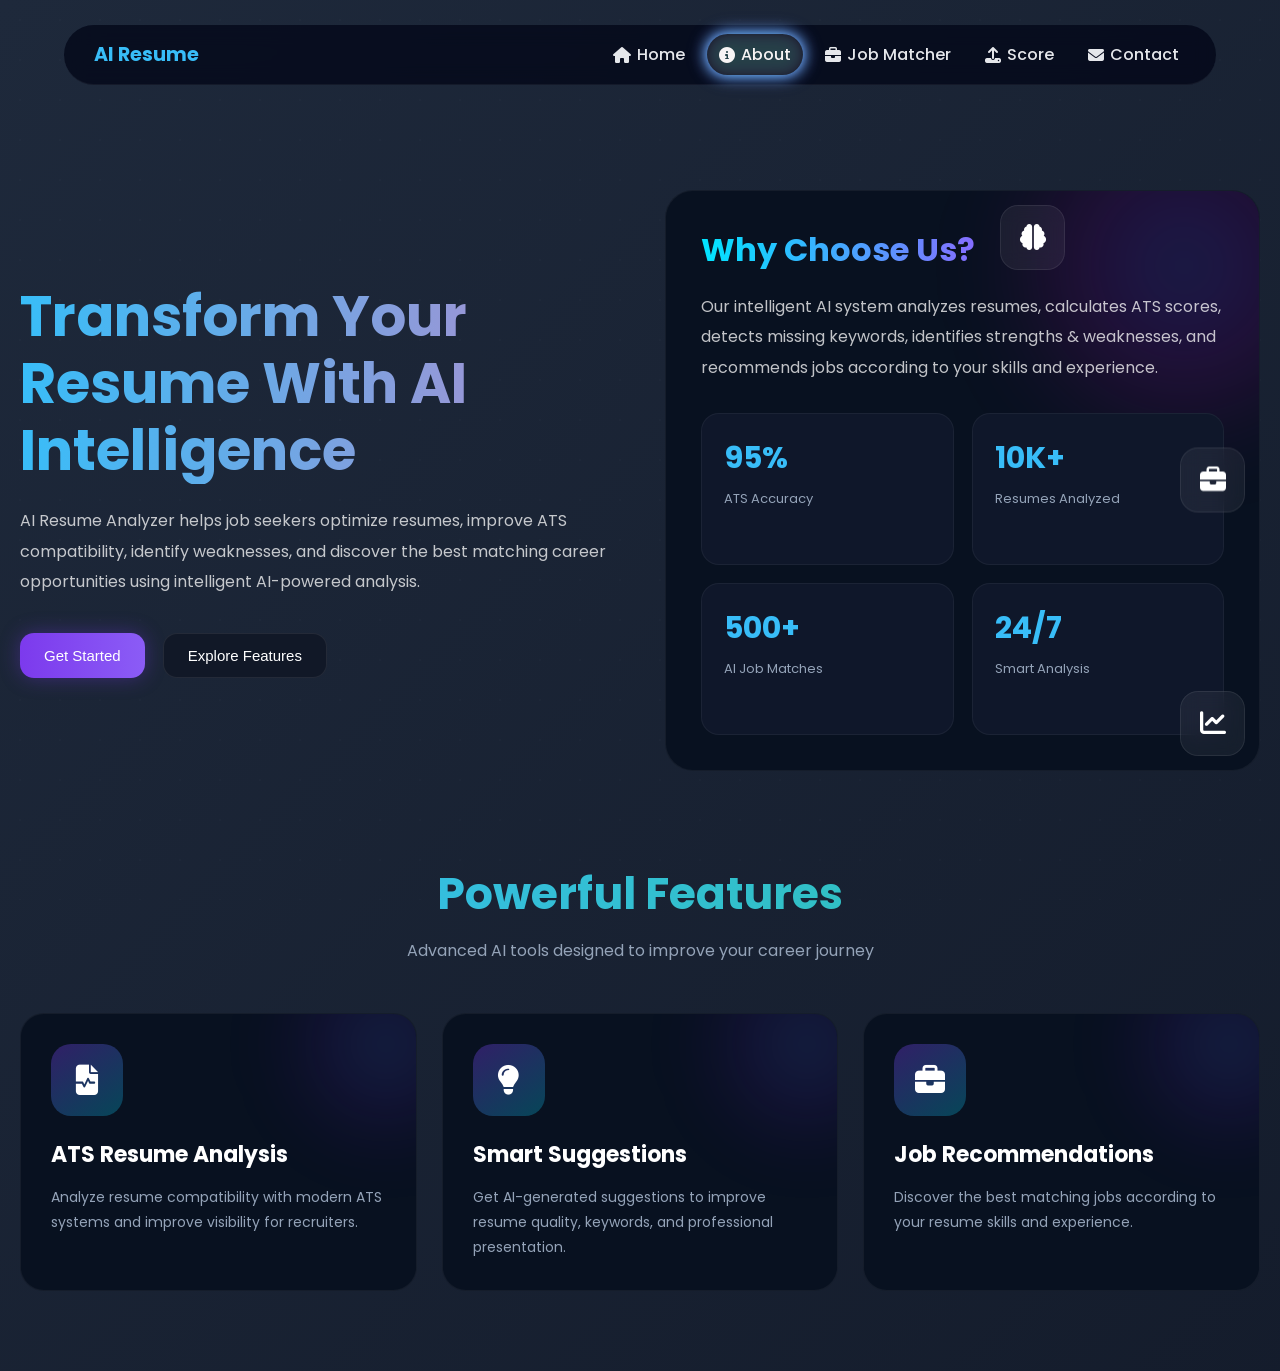
==== commit c038fa77: "about.html" ====
--- a/about.html
+++ b/about.html
@@ -4,11 +4,11 @@
 <meta charset="UTF-8">
 <meta name="viewport" content="width=device-width, initial-scale=1.0">
 
-<title>Resume Analyzer</title>
+<title>About | AI Resume Analyzer</title>
 
 <link rel="stylesheet" href="style.css">
 
-<link href="https://fonts.googleapis.com/css2?family=Poppins:wght@300;400;600&display=swap" rel="stylesheet">
+<link href="https://fonts.googleapis.com/css2?family=Poppins:wght@300;400;600;700&display=swap" rel="stylesheet">
 
 <link rel="stylesheet" href="https://cdnjs.cloudflare.com/ajax/libs/font-awesome/6.5.0/css/all.min.css">
 
@@ -25,48 +25,7 @@
 }
 
 /* =========================
-   BODY
-========================= */
-
-body{
-
-  font-family:'Poppins',sans-serif;
-
-  color:#fff;
-
-  overflow-x:hidden;
-
-  background:
-  linear-gradient(
-    -45deg,
-    #020617,
-    #0f172a,
-    #111827,
-    #1e293b
-  );
-
-  background-size:400% 400%;
-
-  animation:bgMove 12s ease infinite;
-}
-
-@keyframes bgMove{
-
-  0%{
-    background-position:0% 50%;
-  }
-
-  50%{
-    background-position:100% 50%;
-  }
-
-  100%{
-    background-position:0% 50%;
-  }
-}
-
-/* =========================
-   DOTS
+   BODY EFFECT
 ========================= */
 
 body::before{
@@ -78,174 +37,547 @@
 
   background-image:
   radial-gradient(
-    rgba(255,255,255,0.12) 1px,
+    rgba(255,255,255,0.10) 1px,
     transparent 1px
   );
 
   background-size:40px 40px;
 
-  opacity:0.18;
+  opacity:0.14;
 
   z-index:-5;
 }
 
 /* =========================
-   MOBILE MENU
+   MENU
 ========================= */
 
 .menu-toggle{
 
   display:none;
 
-  font-size:28px;
+  font-size:26px;
 
   cursor:pointer;
 }
 
 /* =========================
-   HEADER
-========================= */
-
-.page-header{
-
-  text-align:center;
-
-  margin-top:110px;
-
-  margin-bottom:35px;
-
-  padding:0 20px;
-}
-
-.page-header h1{
-
-  font-size:38px;
+   PAGE
+========================= */
+
+.about-page{
+
+  width:100%;
+
+  padding:130px 20px 80px;
+}
+
+/* =========================
+   HERO
+========================= */
+
+.about-hero{
+
+  max-width:1250px;
+
+  margin:auto;
+
+  display:grid;
+
+  grid-template-columns:1fr 1fr;
+
+  gap:50px;
+
+  align-items:center;
+}
+
+/* =========================
+   LEFT
+========================= */
+
+.about-left{
+
+  animation:fadeUp 1s ease;
+}
+
+.about-left h1{
+
+  font-size:56px;
+
+  line-height:1.2;
+
+  font-weight:700;
 
   background:
   linear-gradient(
     270deg,
     #38bdf8,
     #818cf8,
-    #22c55e
+    #22c55e,
+    #f472b6,
+    #38bdf8
   );
 
-  background-size:400% 400%;
+  background-size:600% 600%;
 
   -webkit-background-clip:text;
 
   -webkit-text-fill-color:transparent;
 
-  animation:gradientMove 6s infinite;
-}
-
-.page-header p{
-
-  opacity:0.7;
-
-  margin-top:10px;
+  animation:movingGradient 6s ease infinite;
+}
+
+.about-left p{
+
+  margin-top:22px;
+
+  font-size:16px;
+
+  line-height:1.9;
+
+  color:rgba(255,255,255,0.75);
+}
+
+/* =========================
+   BUTTONS
+========================= */
+
+.about-buttons{
+
+  margin-top:35px;
+
+  display:flex;
+
+  gap:18px;
+
+  flex-wrap:wrap;
+}
+
+.about-btn{
+
+  padding:13px 24px;
+
+  border-radius:14px;
+
+  border:none;
+
+  cursor:pointer;
 
   font-size:15px;
 
-  line-height:1.7;
-}
-
-/* =========================
-   MAIN LAYOUT
-========================= */
-
-.main-layout{
+  font-weight:500;
+
+  transition:0.3s;
+}
+
+.primary-btn{
+
+  background:
+  linear-gradient(
+    90deg,
+    #7c3aed,
+    #8b5cf6
+  );
+
+  color:white;
+
+  box-shadow:
+  0 0 20px rgba(124,58,237,0.35);
+}
+
+.primary-btn:hover{
+
+  transform:translateY(-3px);
+
+  box-shadow:
+  0 0 28px rgba(124,58,237,0.55);
+}
+
+.secondary-btn{
+
+  background:#111827;
+
+  color:white;
+
+  border:1px solid rgba(255,255,255,0.08);
+}
+
+.secondary-btn:hover{
+
+  background:#1f2937;
+}
+
+/* =========================
+   RIGHT
+========================= */
+
+.about-right{
+
+  position:relative;
+
+  animation:fadeUp 1.3s ease;
+}
+
+/* FLOAT ICONS */
+
+.floating-icon{
+
+  position:absolute;
+
+  width:65px;
+  height:65px;
+
+  border-radius:18px;
+
+  background:rgba(255,255,255,0.06);
+
+  backdrop-filter:blur(10px);
+
+  border:1px solid rgba(255,255,255,0.08);
 
   display:flex;
-
   justify-content:center;
-
-  align-items:stretch;
-
-  gap:20px;
-
-  flex-wrap:wrap;
-
-  padding:0 20px 60px;
-}
-
-/* =========================
-   PANELS
-========================= */
-
-.resume-panel,
-.job-card{
-
-  width:360px;
-
-  padding:25px;
-
-  border-radius:15px;
-
-  background:rgba(15,23,42,0.9);
-
-  backdrop-filter:blur(12px);
+  align-items:center;
+
+  font-size:26px;
+
+  z-index:5;
+
+  animation:float 4s ease infinite;
+}
+
+.icon1{
+
+  top:15px;
+  left:335px;
+}
+
+.icon2{
+
+  bottom:15px;
+  right:15px;
+
+  animation-delay:1s;
+}
+
+.icon3{
+
+  top:50%;
+  right:15px;
+
+  transform:translateY(-50%);
+
+  animation-delay:2s;
+}
+
+/* =========================
+   MAIN CARD
+========================= */
+
+.ai-card{
+
+  position:relative;
+
+  background:#081120;
+
+  border-radius:28px;
+
+  padding:35px;
+
+  overflow:hidden;
+
+  border:1px solid rgba(255,255,255,0.05);
+
+  min-height:500px;
+}
+
+/* RGB GLOW */
+
+.ai-card::before{
+
+  content:"";
+
+  position:absolute;
+
+  width:350px;
+  height:350px;
+
+  border-radius:50%;
+
+  background:
+  radial-gradient(
+    circle,
+    rgba(0,255,255,0.20),
+    rgba(140,0,255,0.16),
+    rgba(255,0,200,0.14),
+    transparent 70%
+  );
+
+  top:-100px;
+  right:-100px;
+
+  filter:blur(50px);
+
+  animation:rgbMove 6s ease infinite alternate;
+}
+
+/* CONTENT */
+
+.ai-card-content{
+
+  position:relative;
+
+  z-index:2;
+}
+
+.ai-card-content h2{
+
+  font-size:32px;
+
+  margin-bottom:18px;
+
+  background:
+  linear-gradient(
+    90deg,
+    #00e5ff,
+    #ff00ff
+  );
+
+  -webkit-background-clip:text;
+
+  -webkit-text-fill-color:transparent;
+}
+
+.ai-card-content p{
+
+  color:rgba(255,255,255,0.75);
+
+  line-height:1.9;
+
+  margin-bottom:30px;
+}
+
+/* =========================
+   STATS
+========================= */
+
+.stats-grid{
+
+  display:grid;
+
+  grid-template-columns:repeat(2,1fr);
+
+  gap:18px;
+}
+
+.stat-box{
+
+  background:#0f172a;
+
+  border-radius:18px;
+
+  padding:22px;
+
+  border:1px solid rgba(255,255,255,0.05);
+
+  transition:0.3s;
+}
+
+.stat-box:hover{
+
+  transform:translateY(-6px);
 
   box-shadow:
-  0 15px 40px rgba(0,0,0,0.6);
-
-  transition:0.4s;
-}
-
-.resume-panel:hover,
-.job-card:hover{
-
-  transform:
-  translateY(-8px)
-  scale(1.02);
-
-  box-shadow:
-  0 20px 60px rgba(56,189,248,0.3);
-}
-
-/* =========================
-   RESUME PANEL
-========================= */
-
-.resume-panel{
-
-  display:flex;
-
-  flex-direction:column;
-
-  justify-content:center;
-
-  align-items:center;
+  0 0 20px rgba(0,229,255,0.12);
+}
+
+.stat-box h3{
+
+  font-size:30px;
+
+  color:#38bdf8;
+}
+
+.stat-box p{
+
+  margin-top:6px;
+
+  font-size:13px;
+
+  color:#94a3b8;
+}
+
+/* =========================
+   FEATURES
+========================= */
+
+.features-section{
+
+  max-width:1250px;
+
+  margin:90px auto 0;
+}
+
+.section-title{
 
   text-align:center;
 
-  min-height:320px;
-}
-
-.resume-panel h3{
-
-  font-size:20px;
-
-  margin-bottom:20px;
+  margin-bottom:50px;
+
+  animation:fadeUp 1s ease;
+}
+
+.section-title h2{
+
+  font-size:44px;
 
   background:
   linear-gradient(
     270deg,
     #38bdf8,
-    #6366f1,
-    #8b5cf6,
+    #f472b6,
+    #22c55e,
     #38bdf8
   );
 
-  background-size:400% 400%;
+  background-size:600% 600%;
 
   -webkit-background-clip:text;
 
   -webkit-text-fill-color:transparent;
 
-  animation:textMove 5s ease infinite;
-}
-
-@keyframes textMove{
+  animation:movingGradient 6s ease infinite;
+}
+
+.section-title p{
+
+  margin-top:12px;
+
+  color:#94a3b8;
+}
+
+/* GRID */
+
+.feature-grid{
+
+  display:grid;
+
+  grid-template-columns:repeat(3,1fr);
+
+  gap:25px;
+}
+
+/* CARD */
+
+.feature-card{
+
+  background:#081120;
+
+  border-radius:24px;
+
+  padding:30px;
+
+  position:relative;
+
+  overflow:hidden;
+
+  border:1px solid rgba(255,255,255,0.05);
+
+  transition:0.3s;
+
+  animation:fadeUp 1s ease;
+}
+
+.feature-card:hover{
+
+  transform:translateY(-8px);
+
+  box-shadow:
+  0 0 25px rgba(0,229,255,0.12);
+}
+
+/* GLOW */
+
+.feature-card::before{
+
+  content:"";
+
+  position:absolute;
+
+  width:220px;
+  height:220px;
+
+  border-radius:50%;
+
+  background:
+  radial-gradient(
+    circle,
+    rgba(0,255,255,0.14),
+    rgba(140,0,255,0.12),
+    transparent 70%
+  );
+
+  top:-80px;
+  right:-80px;
+
+  filter:blur(35px);
+}
+
+/* ICON */
+
+.feature-icon{
+
+  width:72px;
+  height:72px;
+
+  border-radius:20px;
+
+  background:
+  linear-gradient(
+    145deg,
+    rgba(124,58,237,0.35),
+    rgba(0,229,255,0.25)
+  );
+
+  display:flex;
+  justify-content:center;
+  align-items:center;
+
+  font-size:30px;
+
+  margin-bottom:22px;
+
+  position:relative;
+  z-index:2;
+}
+
+.feature-card h3{
+
+  font-size:22px;
+
+  margin-bottom:14px;
+
+  position:relative;
+  z-index:2;
+}
+
+.feature-card p{
+
+  color:#94a3b8;
+
+  line-height:1.8;
+
+  font-size:14px;
+
+  position:relative;
+  z-index:2;
+}
+
+/* =========================
+   ANIMATIONS
+========================= */
+
+@keyframes movingGradient{
 
   0%{
     background-position:0% 50%;
@@ -260,206 +592,46 @@
   }
 }
 
-/* =========================
-   UPLOAD
-========================= */
-
-.resume-upload{
-
-  width:100%;
-
-  max-width:240px;
-
-  border:2px dashed #38f8ef;
-
-  padding:20px;
-
-  border-radius:10px;
-
-  display:flex;
-
-  justify-content:center;
-
-  align-items:center;
-
-  cursor:pointer;
-
-  transition:0.3s;
-}
-
-.resume-upload:hover{
-
-  background:rgba(56,189,248,0.1);
-
-  transform:scale(1.05);
-}
-
-.resume-upload input{
-
-  display:none;
-}
-
-.resume-preview{
-
-  margin-top:15px;
-
-  font-size:13px;
-
-  opacity:0.8;
-
-  word-break:break-word;
-}
-
-/* =========================
-   SCORE CARD
-========================= */
-
-.jm-title{
-
-  display:flex;
-
-  gap:10px;
-
-  align-items:center;
-
-  margin-bottom:20px;
-}
-
-.line{
-
-  width:25px;
-  height:5px;
-
-  background:
-  linear-gradient(
-    90deg,
-    #f59e0b,
-    #fbbf24
-  );
-
-  animation:slideLine 2s infinite alternate;
-}
-
-.jm-heading{
-
-  font-size:32px;
-
-  margin-bottom:20px;
-
-  background:
-  linear-gradient(
-    270deg,
-    #38bdf8,
-    #818cf8,
-    #22c55e
-  );
-
-  background-size:400% 400%;
-
-  -webkit-background-clip:text;
-
-  -webkit-text-fill-color:transparent;
-
-  animation:gradientMove 6s infinite;
-}
-
-/* BARS */
-
-.jm-section{
-
-  margin-bottom:18px;
-}
-
-.jm-label{
-
-  display:flex;
-
-  justify-content:space-between;
-
-  gap:10px;
-
-  margin-bottom:8px;
-
-  flex-wrap:wrap;
-}
-
-.jm-bar{
-
-  height:5px;
-
-  background:#1e293b;
-
-  border-radius:10px;
-
-  overflow:hidden;
-}
-
-.jm-fill{
-
-  height:100%;
-
-  width:0%;
-
-  background:
-  linear-gradient(
-    90deg,
-    #f59e0b,
-    #fbbf24
-  );
-
-  box-shadow:
-  0 0 10px rgba(245,158,11,0.6);
-
-  transition:1s;
-}
-
-/* STATS */
-
-.jm-stats{
-
-  margin-top:20px;
-}
-
-.jm-stats div{
-
-  display:flex;
-
-  justify-content:space-between;
-
-  gap:15px;
-
-  margin-bottom:10px;
-
-  flex-wrap:wrap;
-}
-
-/* =========================
-   ANIMATIONS
-========================= */
-
-@keyframes gradientMove{
+@keyframes fadeUp{
+
+  from{
+    opacity:0;
+    transform:translateY(35px);
+  }
+
+  to{
+    opacity:1;
+    transform:translateY(0);
+  }
+}
+
+@keyframes rgbMove{
+
+  from{
+    transform:
+    translate(0px,0px)
+    scale(1);
+  }
+
+  to{
+    transform:
+    translate(25px,-15px)
+    scale(1.12);
+  }
+}
+
+@keyframes float{
 
   0%{
-    background-position:0% 50%;
+    transform:translateY(0px);
   }
 
   50%{
-    background-position:100% 50%;
+    transform:translateY(-12px);
   }
 
   100%{
-    background-position:0% 50%;
-  }
-}
-
-@keyframes slideLine{
-
-  from{
-    width:20px;
-  }
-
-  to{
-    width:40px;
+    transform:translateY(0px);
   }
 }
 
@@ -467,24 +639,32 @@
    RESPONSIVE
 ========================= */
 
+@media(max-width:1100px){
+
+  .about-hero{
+
+    grid-template-columns:1fr;
+  }
+
+  .feature-grid{
+
+    grid-template-columns:repeat(2,1fr);
+  }
+
+  .about-right{
+
+    margin-top:20px;
+  }
+
+  .icon1{
+
+    left:20px;
+  }
+}
+
+/* MOBILE MENU */
+
 @media(max-width:900px){
-
-  .main-layout{
-
-    flex-direction:column;
-
-    align-items:center;
-  }
-
-  .resume-panel,
-  .job-card{
-
-    width:100%;
-
-    max-width:550px;
-  }
-
-  /* MOBILE MENU */
 
   .menu-toggle{
 
@@ -519,89 +699,113 @@
   }
 }
 
-/* MOBILE */
-
-@media(max-width:600px){
-
-  .page-header{
-
-    margin-top:95px;
-  }
-
-  .page-header h1{
+/* TABLET */
+
+@media(max-width:768px){
+
+  .about-page{
+
+    padding:100px 18px 70px;
+  }
+
+  .about-left h1{
+
+    font-size:40px;
+  }
+
+  .section-title h2{
+
+    font-size:34px;
+  }
+
+  .feature-grid{
+
+    grid-template-columns:1fr;
+  }
+
+  .stats-grid{
+
+    grid-template-columns:1fr;
+  }
+
+  .about-buttons{
+
+    flex-direction:column;
+  }
+
+  .about-btn{
+
+    width:100%;
+  }
+
+  .floating-icon{
+
+    width:55px;
+    height:55px;
+
+    font-size:22px;
+  }
+
+  .icon1{
+
+    top:10px;
+    left:10px;
+  }
+
+  .icon2{
+
+    bottom:10px;
+    right:10px;
+  }
+
+  .icon3{
+
+    right:10px;
+  }
+
+  .ai-card{
+
+    padding:28px;
+
+    min-height:auto;
+  }
+}
+
+/* SMALL MOBILE */
+
+@media(max-width:480px){
+
+  .about-left h1{
+
+    font-size:32px;
+  }
+
+  .about-left p{
+
+    font-size:14px;
+  }
+
+  .section-title h2{
 
     font-size:28px;
   }
 
-  .page-header p{
-
-    font-size:14px;
-  }
-
-  .resume-panel,
-  .job-card{
-
-    padding:20px;
-  }
-
-  .resume-upload{
-
-    max-width:100%;
-  }
-
-  .jm-heading{
+  .ai-card-content h2{
 
     font-size:26px;
   }
 
-  .jm-title h2{
-
-    font-size:22px;
-  }
-
-  .jm-label{
-
-    font-size:14px;
-  }
-
-  .jm-stats div{
-
-    font-size:14px;
-  }
-}
-
-/* SMALL MOBILE */
-
-@media(max-width:420px){
-
-  .page-header h1{
-
-    font-size:24px;
-  }
-
-  .resume-panel h3{
-
-    font-size:18px;
-  }
-
-  .resume-upload{
-
-    padding:16px;
-  }
-
-  .jm-heading{
-
-    font-size:22px;
-  }
-
-  .jm-title h2{
-
-    font-size:20px;
-  }
-
-  .resume-preview{
-
-    font-size:12px;
+  .feature-card{
+
+    padding:24px;
+  }
+
+  .feature-icon{
+
+    width:62px;
+    height:62px;
+
+    font-size:26px;
   }
 }
 
@@ -627,7 +831,7 @@
     </li>
 
     <li>
-      <a href="about.html">
+      <a href="about.html" class="active">
         <i class="fa-solid fa-circle-info"></i> About
       </a>
     </li>
@@ -639,7 +843,7 @@
     </li>
 
     <li>
-      <a href="upload.html" class="active">
+      <a href="upload.html">
         <i class="fa-solid fa-upload"></i> Score
       </a>
     </li>
@@ -660,166 +864,185 @@
 
 </nav>
 
-<!-- HEADER -->
-
-<div class="page-header">
-
-  <h1>
-    Resume Compatibility Report
-  </h1>
-
-  <p>
-    Upload your resume to analyze strengths,
-    weaknesses, and job readiness.
-  </p>
+<!-- ABOUT PAGE -->
+
+<div class="about-page">
+
+  <div class="about-hero">
+
+    <!-- LEFT -->
+
+    <div class="about-left">
+
+      <h1>
+        Transform Your Resume
+        With AI Intelligence
+      </h1>
+
+      <p>
+        AI Resume Analyzer helps job seekers optimize resumes,
+        improve ATS compatibility, identify weaknesses, and
+        discover the best matching career opportunities using
+        intelligent AI-powered analysis.
+      </p>
+
+      <div class="about-buttons">
+
+        <button class="about-btn primary-btn">
+          Get Started
+        </button>
+
+        <button class="about-btn secondary-btn">
+          Explore Features
+        </button>
+
+      </div>
+
+    </div>
+
+    <!-- RIGHT -->
+
+    <div class="about-right">
+
+      <div class="floating-icon icon1">
+        <i class="fa-solid fa-brain"></i>
+      </div>
+
+      <div class="floating-icon icon2">
+        <i class="fa-solid fa-chart-line"></i>
+      </div>
+
+      <div class="floating-icon icon3">
+        <i class="fa-solid fa-briefcase"></i>
+      </div>
+
+      <div class="ai-card">
+
+        <div class="ai-card-content">
+
+          <h2>Why Choose Us?</h2>
+
+          <p>
+            Our intelligent AI system analyzes resumes,
+            calculates ATS scores, detects missing keywords,
+            identifies strengths & weaknesses, and recommends
+            jobs according to your skills and experience.
+          </p>
+
+          <div class="stats-grid">
+
+            <div class="stat-box">
+
+              <h3>95%</h3>
+
+              <p>ATS Accuracy</p>
+
+            </div>
+
+            <div class="stat-box">
+
+              <h3>10K+</h3>
+
+              <p>Resumes Analyzed</p>
+
+            </div>
+
+            <div class="stat-box">
+
+              <h3>500+</h3>
+
+              <p>AI Job Matches</p>
+
+            </div>
+
+            <div class="stat-box">
+
+              <h3>24/7</h3>
+
+              <p>Smart Analysis</p>
+
+            </div>
+
+          </div>
+
+        </div>
+
+      </div>
+
+    </div>
+
+  </div>
+
+  <!-- FEATURES -->
+
+  <div class="features-section">
+
+    <div class="section-title">
+
+      <h2>Powerful Features</h2>
+
+      <p>
+        Advanced AI tools designed to improve your career journey
+      </p>
+
+    </div>
+
+    <div class="feature-grid">
+
+      <div class="feature-card">
+
+        <div class="feature-icon">
+          <i class="fa-solid fa-file-waveform"></i>
+        </div>
+
+        <h3>ATS Resume Analysis</h3>
+
+        <p>
+          Analyze resume compatibility with modern ATS systems
+          and improve visibility for recruiters.
+        </p>
+
+      </div>
+
+      <div class="feature-card">
+
+        <div class="feature-icon">
+          <i class="fa-solid fa-lightbulb"></i>
+        </div>
+
+        <h3>Smart Suggestions</h3>
+
+        <p>
+          Get AI-generated suggestions to improve resume quality,
+          keywords, and professional presentation.
+        </p>
+
+      </div>
+
+      <div class="feature-card">
+
+        <div class="feature-icon">
+          <i class="fa-solid fa-briefcase"></i>
+        </div>
+
+        <h3>Job Recommendations</h3>
+
+        <p>
+          Discover the best matching jobs according to your
+          resume skills and experience.
+        </p>
+
+      </div>
+
+    </div>
+
+  </div>
 
 </div>
 
-<!-- MAIN -->
-
-<div class="main-layout">
-
-  <!-- LEFT -->
-
-  <div class="resume-panel">
-
-    <h3>
-      Upload Resume
-    </h3>
-
-    <label class="resume-upload">
-
-      Click to Upload Resume
-
-      <input type="file" id="resumeInput">
-
-    </label>
-
-    <div class="resume-preview" id="preview">
-
-      No resume uploaded
-
-    </div>
-
-  </div>
-
-  <!-- RIGHT -->
-
-  <div class="job-card">
-
-    <div class="jm-title">
-
-      <span class="line"></span>
-
-      <h2>
-        Resume Analysis
-      </h2>
-
-    </div>
-
-    <h1 class="jm-heading">
-      Score
-    </h1>
-
-    <!-- SCORE -->
-
-    <div class="jm-section">
-
-      <div class="jm-label">
-
-        <span>Overall Score</span>
-
-        <span id="scoreText">0%</span>
-
-      </div>
-
-      <div class="jm-bar">
-
-        <div class="jm-fill" id="scoreBar"></div>
-
-      </div>
-
-    </div>
-
-    <!-- SKILL -->
-
-    <div class="jm-section">
-
-      <div class="jm-label">
-
-        <span>Skills Match</span>
-
-        <span id="skillText">0%</span>
-
-      </div>
-
-      <div class="jm-bar">
-
-        <div class="jm-fill" id="skillBar"></div>
-
-      </div>
-
-    </div>
-
-    <!-- EXPERIENCE -->
-
-    <div class="jm-section">
-
-      <div class="jm-label">
-
-        <span>Experience Match</span>
-
-        <span id="expText">0%</span>
-
-      </div>
-
-      <div class="jm-bar">
-
-        <div class="jm-fill" id="expBar"></div>
-
-      </div>
-
-    </div>
-
-    <!-- STATS -->
-
-    <div class="jm-stats">
-
-      <div>
-
-        <span>Missing Skills</span>
-
-        <span id="missing">--</span>
-
-      </div>
-
-      <div>
-
-        <span>Keyword Match</span>
-
-        <span id="keywords">--</span>
-
-      </div>
-
-      <div>
-
-        <span>Detected Role</span>
-
-        <span id="role">--</span>
-
-      </div>
-
-    </div>
-
-  </div>
-
-</div>
+<!-- MENU JS -->
 
 <script>
-
-/* =========================
-   MOBILE MENU
-========================= */
 
 function toggleMenu(){
 
@@ -829,111 +1052,6 @@
   .toggle("show");
 }
 
-/* =========================
-   ANALYSIS
-========================= */
-
-function analyzeText(text){
-
-  text=text.toLowerCase();
-
-  let score=60;
-
-  if(text.includes("react")) score +=10;
-
-  if(text.includes("javascript")) score +=10;
-
-  if(text.includes("python")) score +=10;
-
-  let role="General";
-
-  if(text.includes("react")){
-
-    role="Frontend Dev";
-  }
-
-  else if(text.includes("node")){
-
-    role="Backend Dev";
-  }
-
-  else if(text.includes("python")){
-
-    role="Data Role";
-  }
-
-  animateBar("scoreBar","scoreText",score);
-
-  animateBar("skillBar","skillText",score-5);
-
-  animateBar("expBar","expText",score-10);
-
-  document
-  .getElementById("missing")
-  .innerText="React, SQL";
-
-  document
-  .getElementById("keywords")
-  .innerText=score + "%";
-
-  document
-  .getElementById("role")
-  .innerText=role;
-}
-
-/* =========================
-   UPLOAD
-========================= */
-
-document
-.getElementById("resumeInput")
-.addEventListener("change",function(){
-
-  if(this.files.length>0){
-
-    document
-    .getElementById("preview")
-    .innerText=
-    "Uploaded: " + this.files[0].name;
-
-    let fakeText=
-    this.files[0].name +
-    " react javascript project";
-
-    analyzeText(fakeText);
-  }
-});
-
-/* =========================
-   BAR ANIMATION
-========================= */
-
-function animateBar(id,textId,value){
-
-  let bar=document.getElementById(id);
-
-  let text=document.getElementById(textId);
-
-  let width=0;
-
-  let interval=setInterval(()=>{
-
-    if(width>=value){
-
-      clearInterval(interval);
-
-    }else{
-
-      width++;
-
-      bar.style.width=width + "%";
-
-      text.innerText=width + "%";
-    }
-
-  },10);
-}
-
 </script>
 
 </body>
